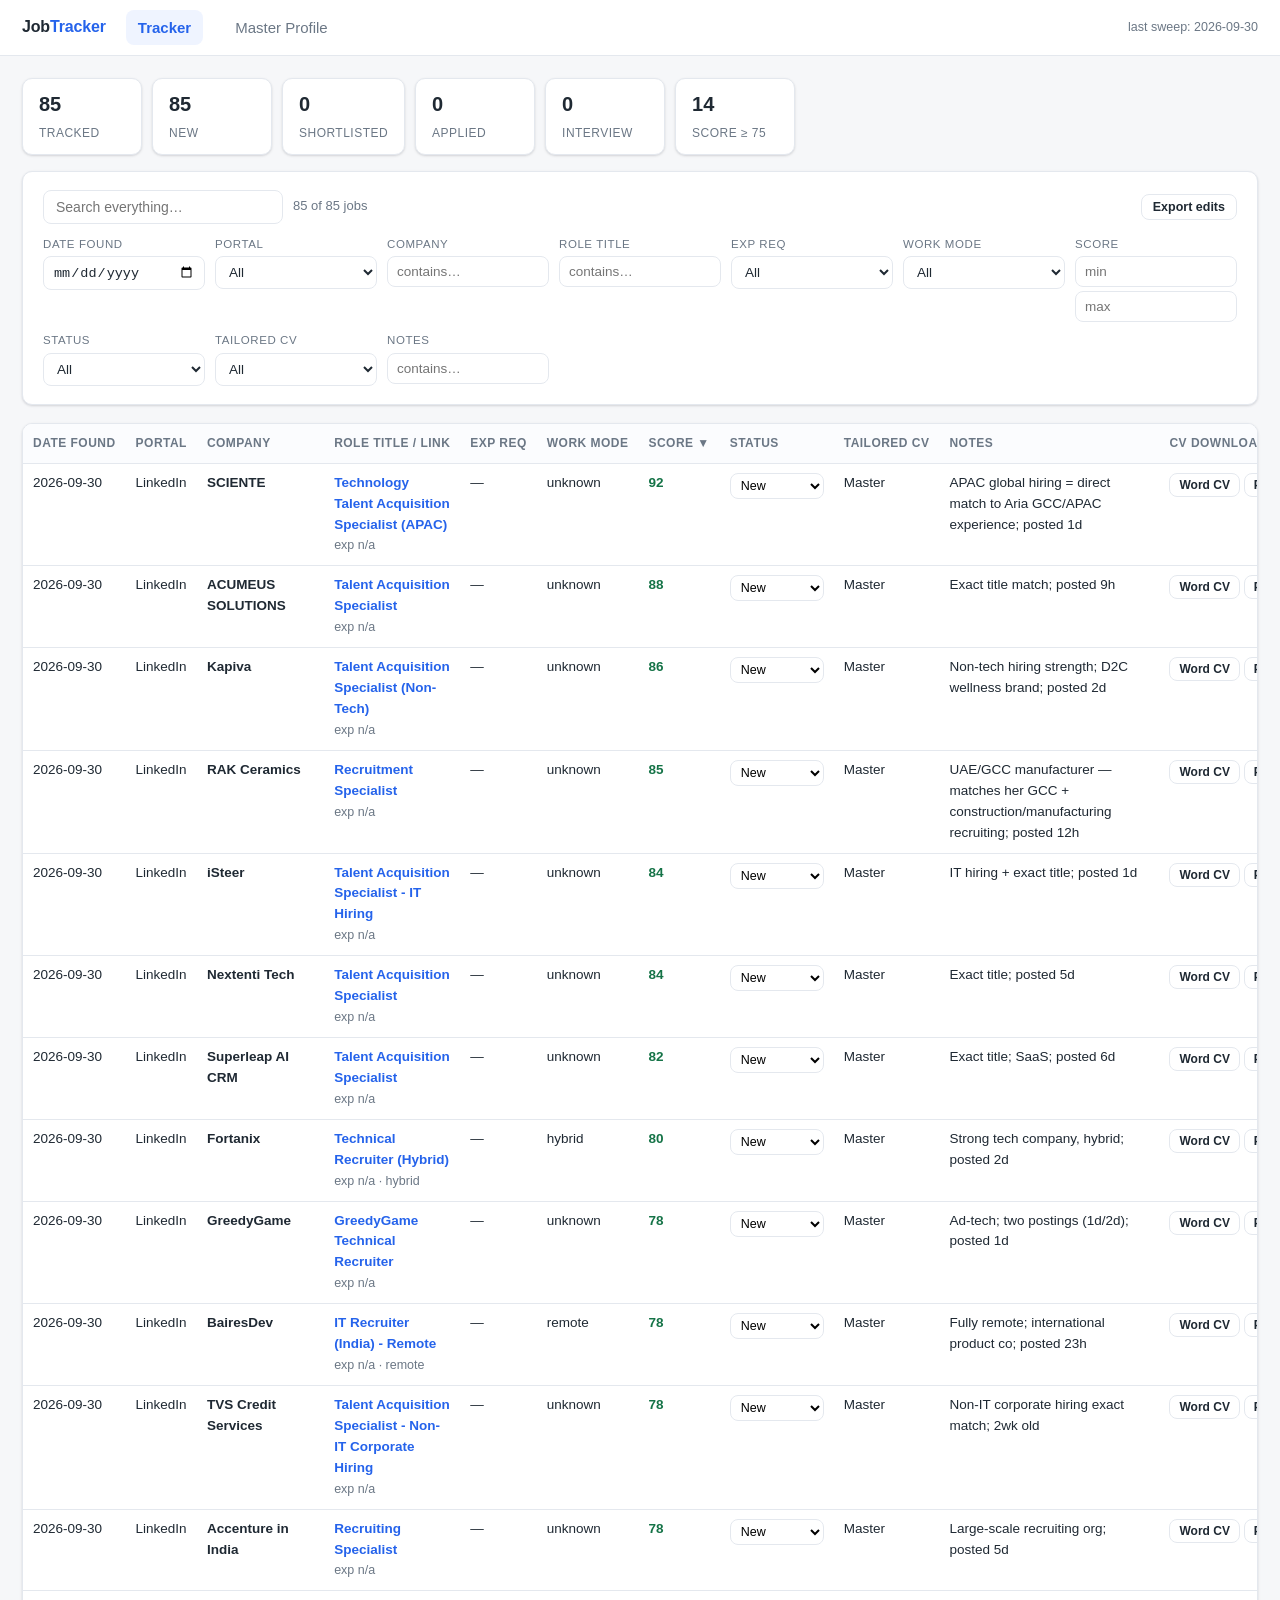
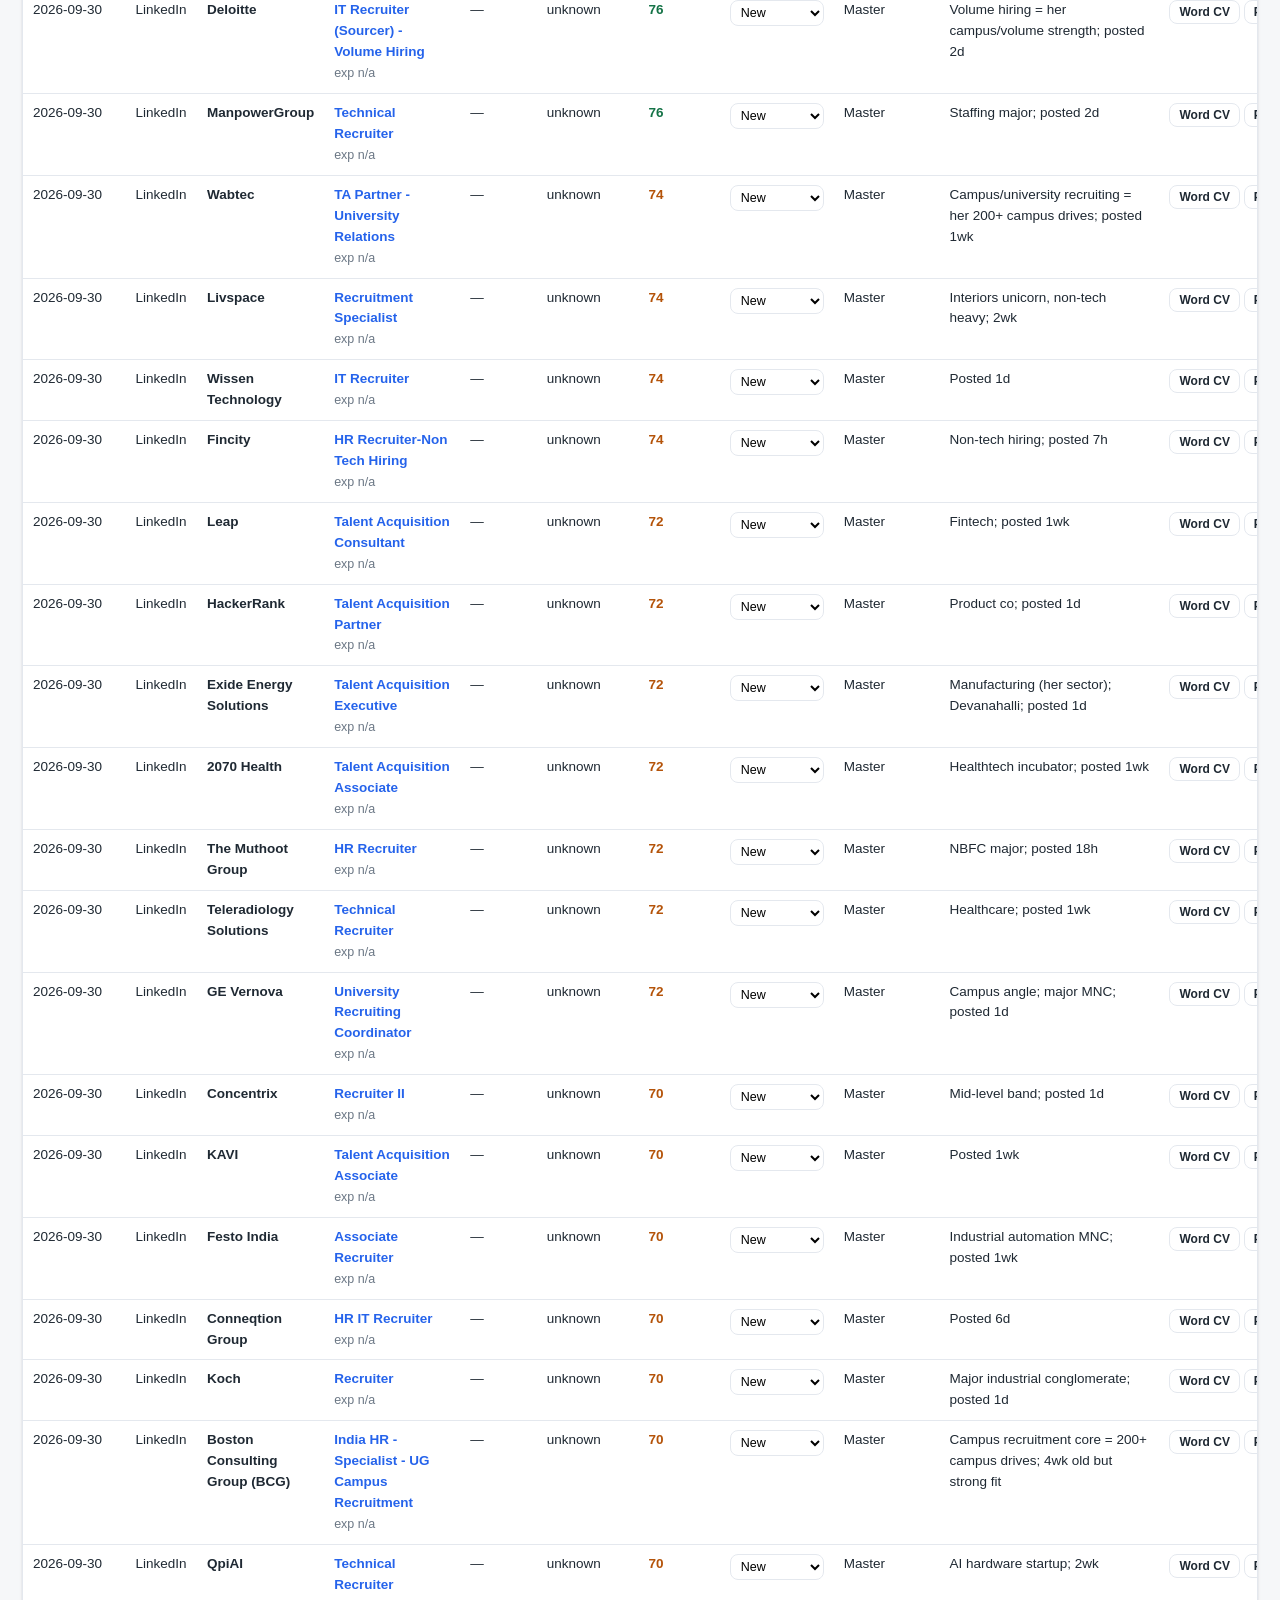
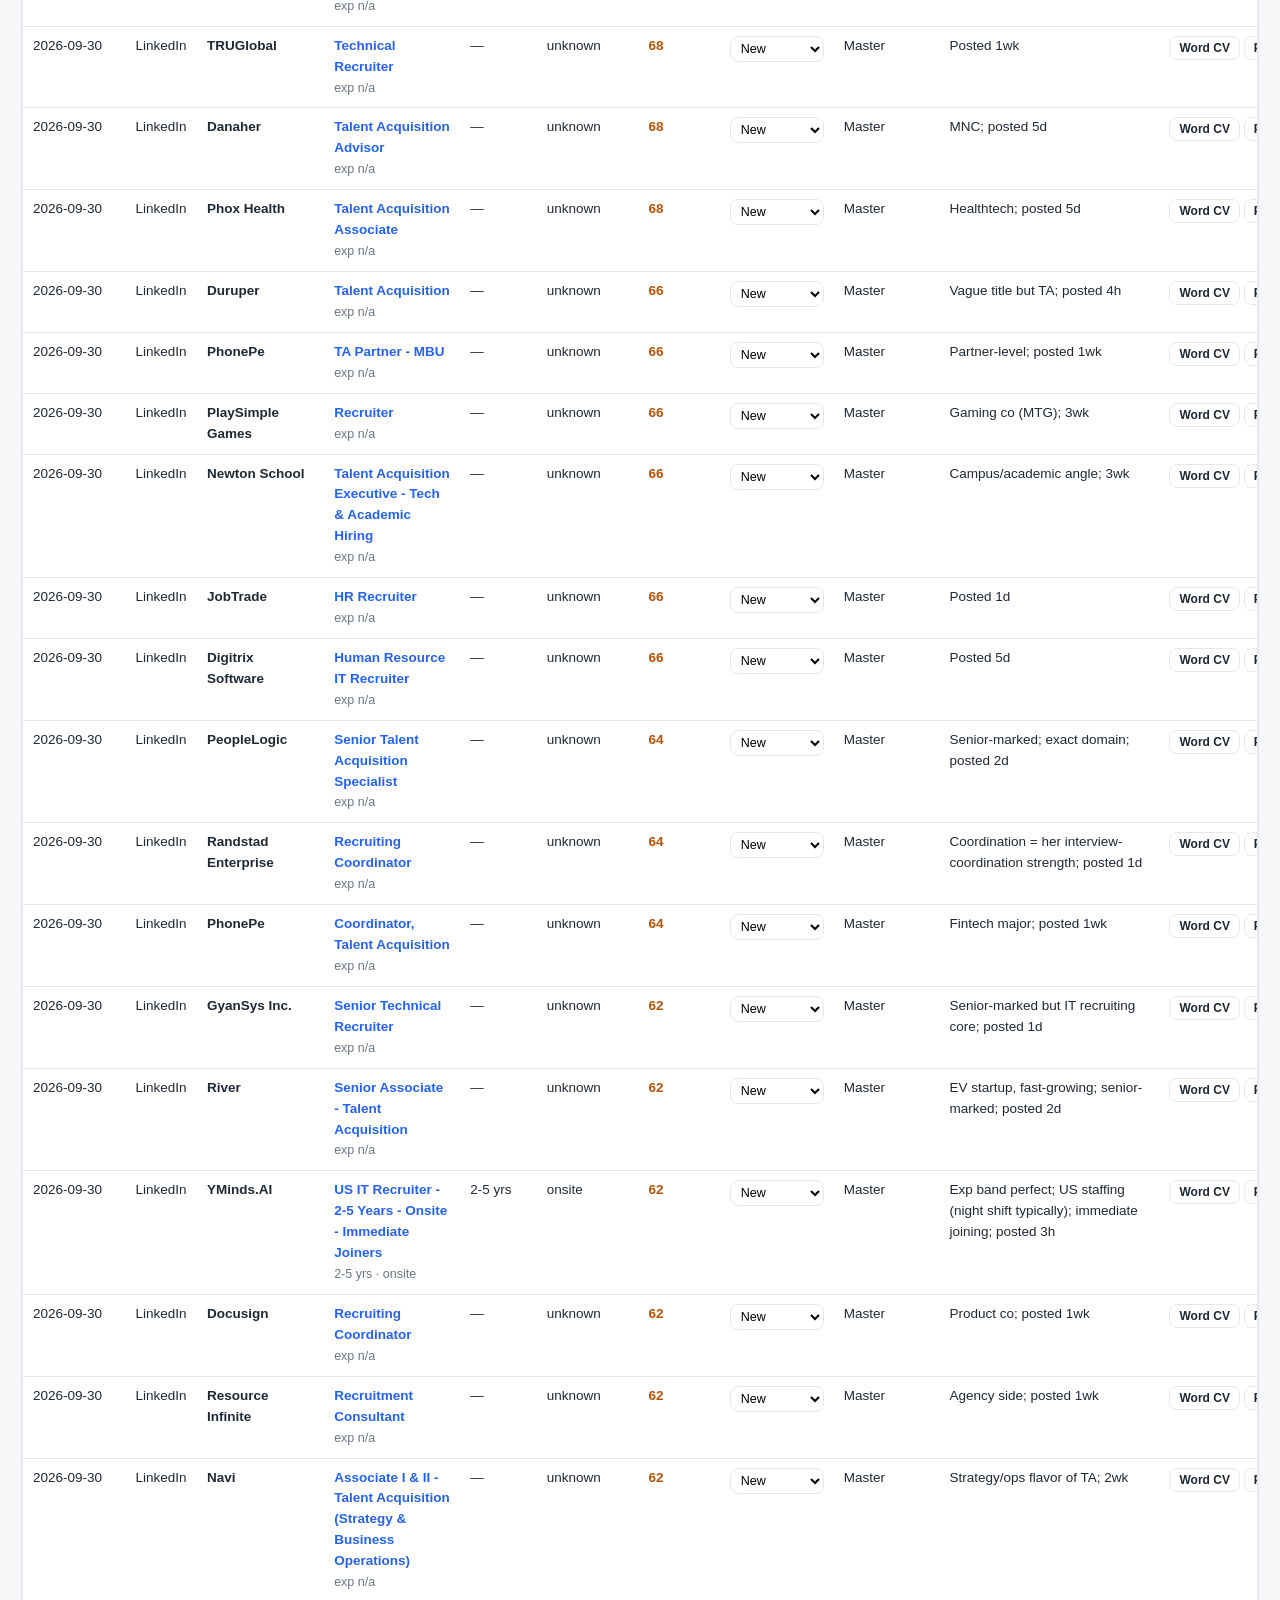
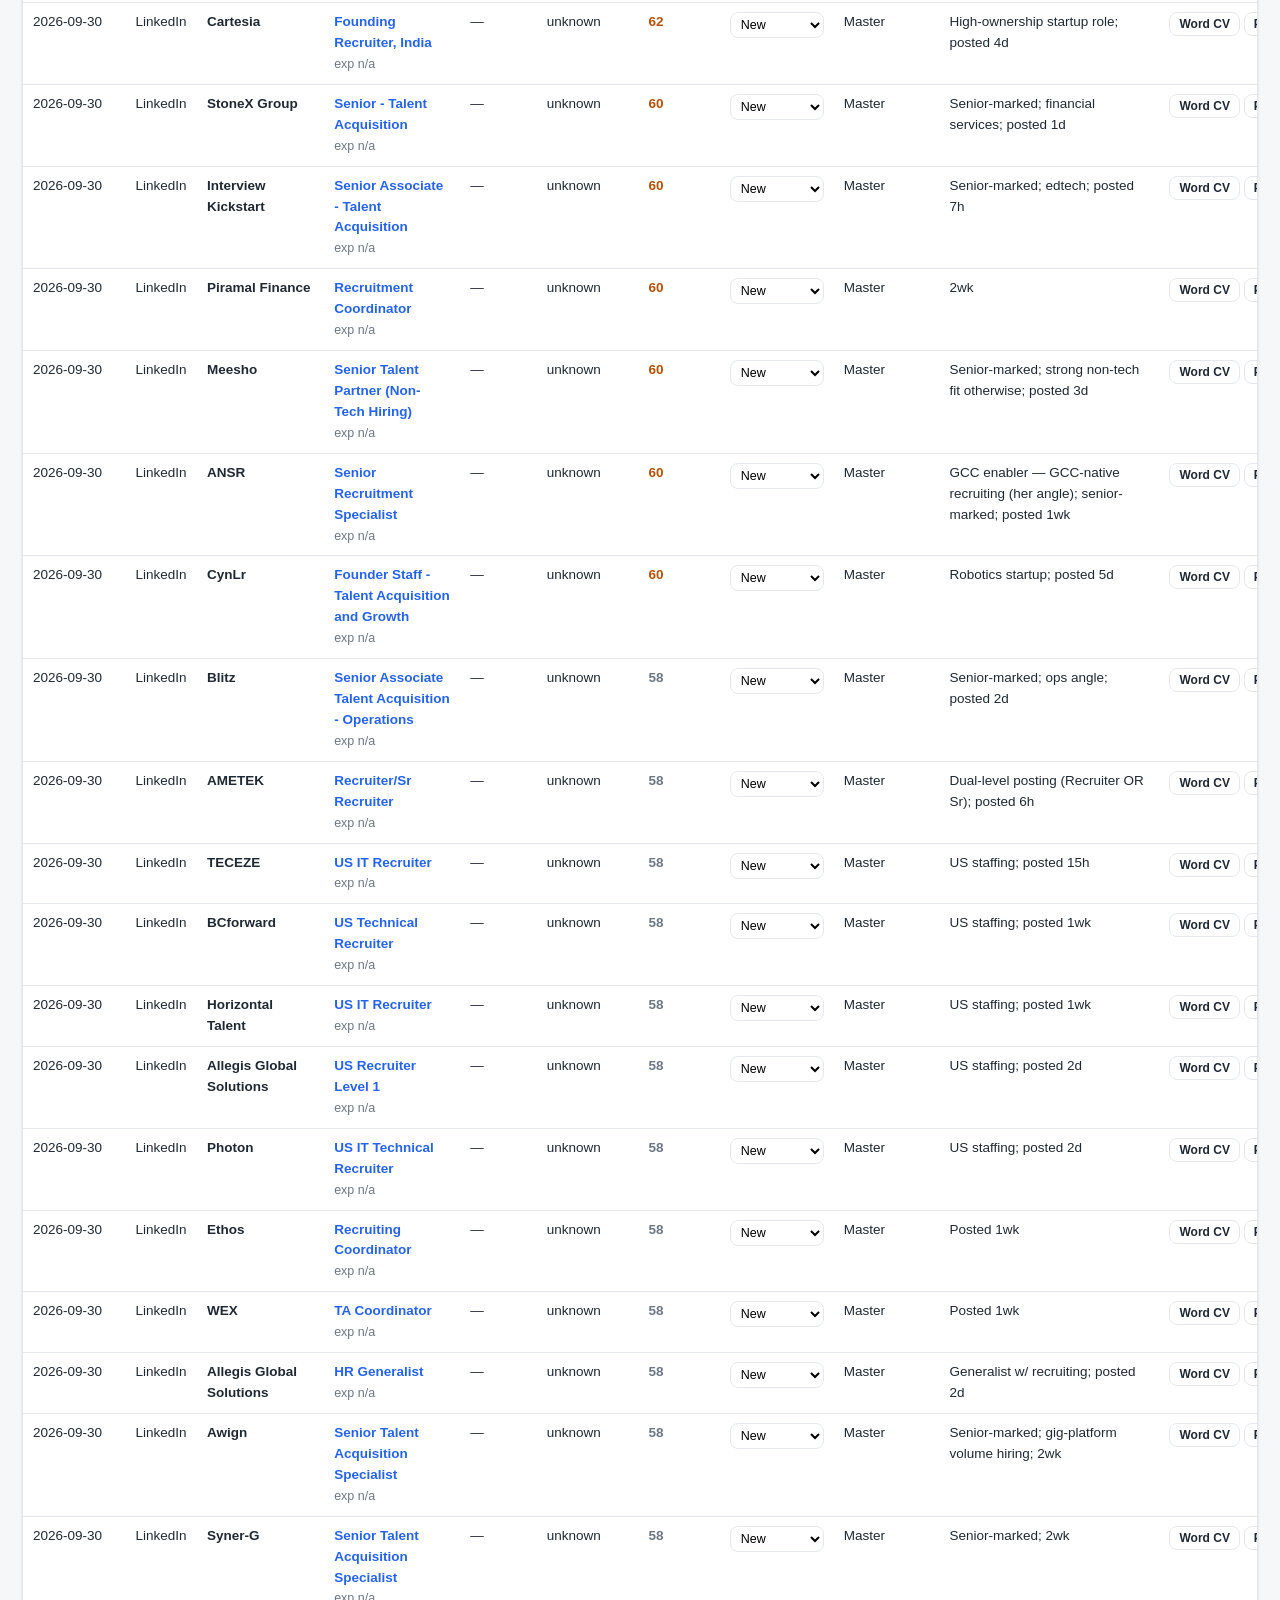
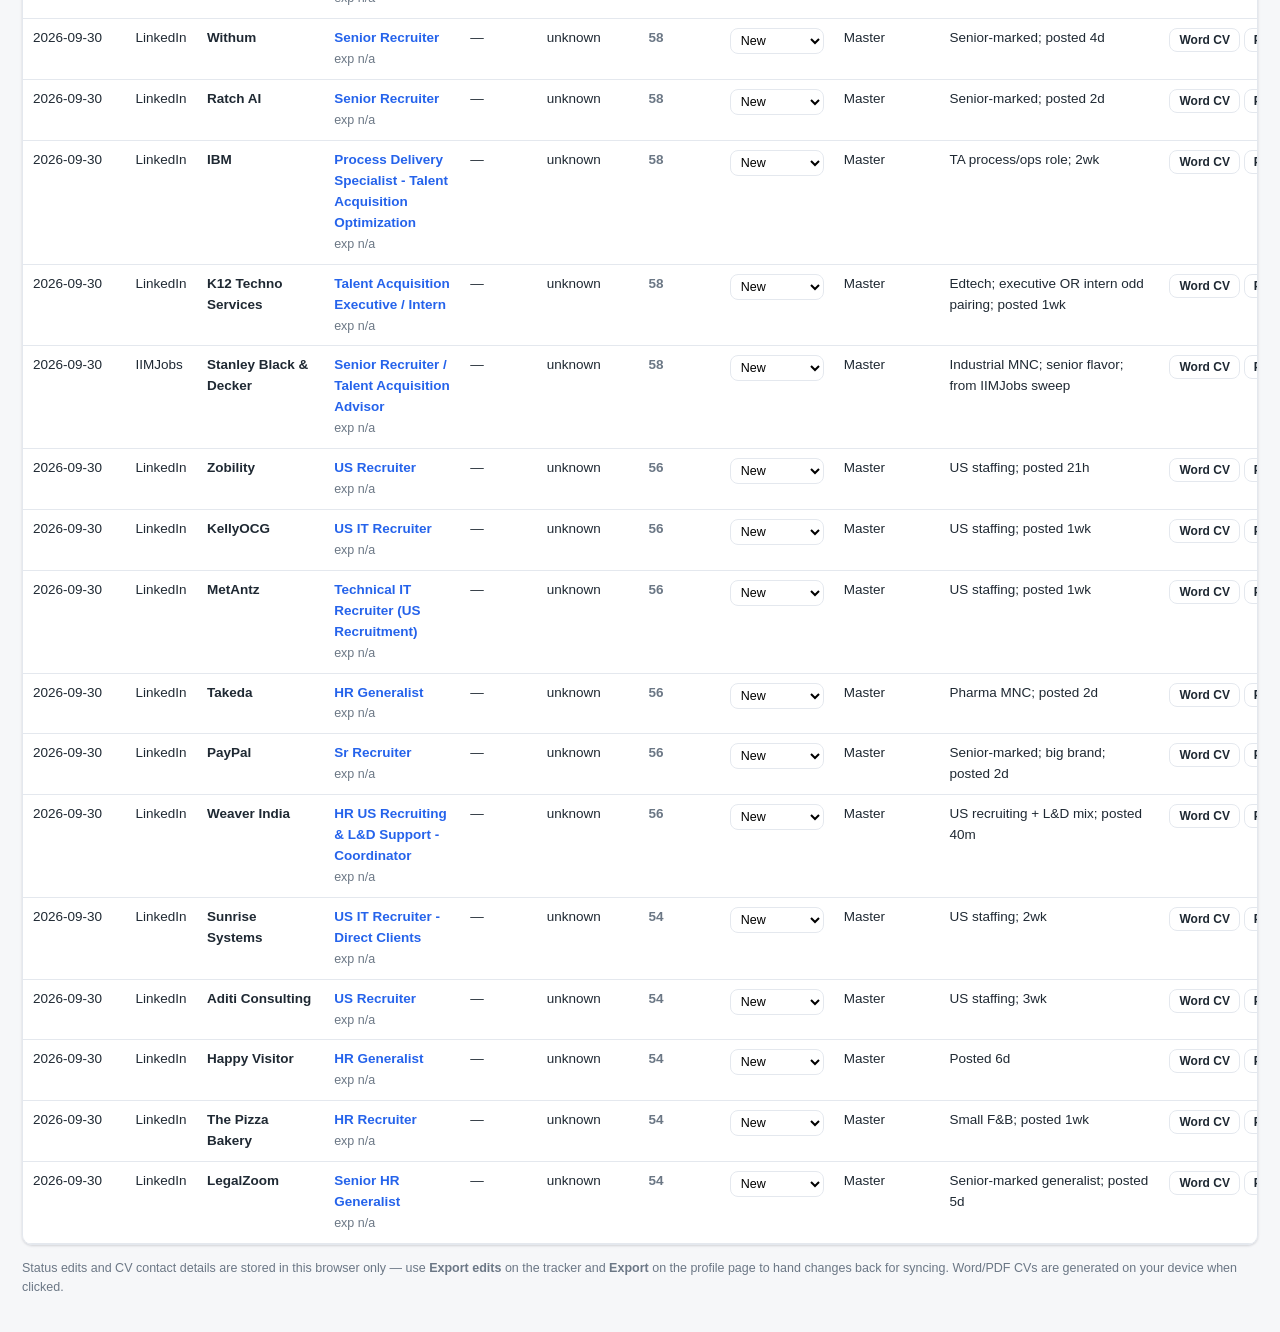
==== index.html @ d5259fae "Job tracker site: filtered tracker, master profile editor, on-device CV generation" ====
<!DOCTYPE html>
<html lang="en">
<head>
  <meta charset="UTF-8">
  <meta name="viewport" content="width=device-width, initial-scale=1">
  <title>Job Search Tracker</title>
  <link rel="stylesheet" href="assets/style.css">
</head>
<body>
  <nav class="nav">
    <div class="brand">Job<span>Tracker</span></div>
    <a class="tab active" href="index.html">Tracker</a>
    <a class="tab" href="profile.html">Master Profile</a>
    <div class="spacer"></div>
    <div class="meta" id="generated"></div>
  </nav>

  <div class="wrap">
    <div class="stats" id="stats"></div>

    <div class="card">
      <div class="toolbar">
        <input id="globalSearch" placeholder="Search everything…" style="padding:8px 12px;border:1px solid var(--line);border-radius:8px;min-width:240px;font-size:14px">
        <span class="count" id="count"></span>
        <span class="spacer"></span>
        <span class="chip" id="chip"><b>0</b> local edits · unsynced</span>
        <button class="btn" id="exportEdits">Export edits</button>
      </div>
      <div class="filters" id="filters"></div>
    </div>

    <div class="tablewrap">
      <table>
        <thead>
          <tr>
            <th data-k="date_found">Date Found</th>
            <th data-k="portal">Portal</th>
            <th data-k="company">Company</th>
            <th data-k="title">Role Title / Link</th>
            <th data-k="exp_req">Exp Req</th>
            <th data-k="work_mode">Work Mode</th>
            <th data-k="score">Score ▼</th>
            <th data-k="status">Status</th>
            <th data-k="tailored_cv">Tailored CV</th>
            <th data-k="notes">Notes</th>
            <th>CV Downloads</th>
          </tr>
        </thead>
        <tbody id="tbody"></tbody>
      </table>
    </div>

    <p style="color:var(--muted);font-size:12.5px;margin-top:14px">
      Status edits and CV contact details are stored in this browser only — use <b>Export edits</b> on the tracker and <b>Export</b> on the
      profile page to hand changes back for syncing. Word/PDF CVs are generated on your device when clicked.
    </p>
  </div>

  <script src="assets/cv.js"></script>
  <script src="assets/app.js"></script>
</body>
</html>
---- assets/style.css ----
:root {
  --bg: #f6f7f9;
  --card: #ffffff;
  --ink: #1f2933;
  --muted: #6b7785;
  --line: #e4e8ee;
  --accent: #2563eb;
  --accent-soft: #eff4ff;
  --good: #157347;
  --good-soft: #e8f5ee;
  --warn: #b45309;
  --warn-soft: #fdf3e3;
  --bad: #b3261e;
  --bad-soft: #fdecea;
  --radius: 10px;
  --shadow: 0 1px 2px rgba(16, 24, 40, 0.06), 0 1px 3px rgba(16, 24, 40, 0.1);
}
* { box-sizing: border-box; }
html, body { margin: 0; padding: 0; }
body {
  font: 15px/1.55 -apple-system, BlinkMacSystemFont, "Segoe UI", Roboto, Helvetica, Arial, sans-serif;
  background: var(--bg); color: var(--ink);
}
a { color: var(--accent); text-decoration: none; }
a:hover { text-decoration: underline; }

/* ---------- nav ---------- */
.nav {
  position: sticky; top: 0; z-index: 20;
  display: flex; align-items: center; gap: 20px;
  background: #fff; border-bottom: 1px solid var(--line);
  padding: 10px 22px;
}
.nav .brand { font-weight: 700; letter-spacing: -0.01em; font-size: 16px; color: var(--ink); }
.nav .brand span { color: var(--accent); }
.nav a.tab { padding: 6px 12px; border-radius: 8px; color: var(--muted); font-weight: 500; }
.nav a.tab:hover { background: var(--accent-soft); text-decoration: none; color: var(--accent); }
.nav a.tab.active { background: var(--accent-soft); color: var(--accent); font-weight: 600; }
.nav .spacer { flex: 1; }
.nav .meta { color: var(--muted); font-size: 12.5px; }

.wrap { max-width: 1280px; margin: 0 auto; padding: 22px; }

/* ---------- cards / panels ---------- */
.card {
  background: var(--card); border: 1px solid var(--line); border-radius: var(--radius);
  box-shadow: var(--shadow); padding: 18px 20px; margin-bottom: 18px;
}
.card h2 { margin: 0 0 4px; font-size: 17px; }
.card .sub { color: var(--muted); font-size: 13px; margin: 0 0 14px; }

/* ---------- stat chips ---------- */
.stats { display: flex; flex-wrap: wrap; gap: 10px; margin-bottom: 16px; }
.stat {
  background: var(--card); border: 1px solid var(--line); border-radius: var(--radius);
  padding: 10px 16px; min-width: 120px; box-shadow: var(--shadow);
}
.stat b { display: block; font-size: 20px; }
.stat span { color: var(--muted); font-size: 12px; text-transform: uppercase; letter-spacing: 0.04em; }

/* ---------- filter bar ---------- */
.filters { display: grid; grid-template-columns: repeat(auto-fill, minmax(160px, 1fr)); gap: 10px; }
.filters label { display: block; font-size: 11.5px; color: var(--muted); text-transform: uppercase; letter-spacing: 0.05em; margin-bottom: 3px; }
.filters input, .filters select {
  width: 100%; padding: 7px 9px; border: 1px solid var(--line); border-radius: 8px;
  font-size: 13.5px; background: #fff; color: var(--ink);
}
.filters input:focus, .filters select:focus { outline: 2px solid var(--accent-soft); border-color: var(--accent); }

/* ---------- table ---------- */
.tablewrap { overflow-x: auto; border: 1px solid var(--line); border-radius: var(--radius); background: #fff; box-shadow: var(--shadow); }
table { border-collapse: collapse; width: 100%; min-width: 1180px; font-size: 13.5px; }
thead th {
  position: sticky; top: 0; background: #fbfcfe; border-bottom: 1px solid var(--line);
  padding: 10px 10px; text-align: left; font-size: 12px; text-transform: uppercase;
  letter-spacing: 0.04em; color: var(--muted); white-space: nowrap; cursor: pointer; user-select: none;
}
thead th .arrow { color: var(--accent); }
tbody td { border-bottom: 1px solid var(--line); padding: 9px 10px; vertical-align: top; }
tbody tr:hover { background: #fafbfe; }
tbody tr.row-edited td:first-child { box-shadow: inset 3px 0 0 var(--accent); }
.score { font-weight: 700; }
.score-high { color: var(--good); }
.score-mid { color: var(--warn); }
.score-low { color: var(--muted); }
.badge {
  display: inline-block; padding: 2px 9px; border-radius: 999px; font-size: 12px; font-weight: 600;
}
.badge.new { background: var(--accent-soft); color: var(--accent); }
.badge.shortlisted { background: var(--warn-soft); color: var(--warn); }
.badge.applied { background: #eef2ff; color: #4338ca; }
.badge.interview { background: var(--good-soft); color: var(--good); }
.badge.offer { background: var(--good); color: #fff; }
.badge.rejected { background: var(--bad-soft); color: var(--bad); }
.badge.onhold, .badge.closed { background: #eef0f3; color: var(--muted); }
.fresh { color: var(--good); font-weight: 600; font-size: 12px; margin-left: 4px; }
select.cellstat {
  padding: 4px 6px; border-radius: 8px; border: 1px solid var(--line); font-size: 12.5px; background: #fff;
}
.actions { white-space: nowrap; }
.btn {
  display: inline-block; padding: 5px 11px; border-radius: 8px; border: 1px solid var(--line);
  background: #fff; color: var(--ink); font-size: 12.5px; font-weight: 600; cursor: pointer;
}
.btn:hover { border-color: var(--accent); color: var(--accent); }
.btn.primary { background: var(--accent); border-color: var(--accent); color: #fff; }
.btn.primary:hover { background: #1d4fd8; color: #fff; }
.btn.small { padding: 4px 9px; font-size: 12px; }
.note-cell { max-width: 340px; min-width: 220px; }
.title-cell b { display: block; }
.title-cell span { color: var(--muted); font-size: 12.5px; }

/* ---------- toolbar ---------- */
.toolbar { display: flex; align-items: center; gap: 10px; flex-wrap: wrap; margin: 0 0 12px; }
.toolbar .count { color: var(--muted); font-size: 13px; }
.toolbar .spacer { flex: 1; }
.chip {
  display: none; align-items: center; gap: 6px; background: var(--warn-soft); color: var(--warn);
  padding: 4px 10px; border-radius: 999px; font-size: 12px; font-weight: 600;
}

/* ---------- forms (profile) ---------- */
.grid2 { display: grid; grid-template-columns: 1fr 1fr; gap: 14px; }
@media (max-width: 760px) { .grid2 { grid-template-columns: 1fr; } }
.field label { display: block; font-size: 12.5px; font-weight: 600; margin-bottom: 4px; }
.field label .req { color: var(--bad); }
.field input, .field textarea {
  width: 100%; padding: 8px 10px; border: 1px solid var(--line); border-radius: 8px; font-size: 14px;
  font-family: inherit; background: #fff;
}
.field textarea { resize: vertical; }
.field input:focus, .field textarea:focus { outline: 2px solid var(--accent-soft); border-color: var(--accent); }
.field .hint { color: var(--muted); font-size: 12px; margin-top: 3px; }
.missing { border-color: var(--bad) !important; background: #fff8f7 !important; }

/* checklist */
.checks { list-style: none; margin: 0; padding: 0; }
.checks li { display: flex; gap: 9px; align-items: baseline; padding: 6px 0; border-bottom: 1px dashed var(--line); font-size: 14px; }
.checks li:last-child { border-bottom: none; }
.checks .ok { color: var(--good); font-weight: 700; }
.checks .no { color: var(--bad); font-weight: 700; }
.progressbar { height: 8px; border-radius: 999px; background: var(--line); overflow: hidden; margin: 8px 0 4px; }
.progressbar i { display: block; height: 100%; background: var(--good); }

/* ---------- toast ---------- */
#toast {
  position: fixed; bottom: 22px; left: 50%; transform: translateX(-50%) translateY(20px);
  background: #1f2933; color: #fff; padding: 10px 18px; border-radius: 999px; font-size: 13.5px;
  opacity: 0; pointer-events: none; transition: all 0.25s ease; z-index: 50;
}
#toast.show { opacity: 1; transform: translateX(-50%) translateY(0); }

/* ---------- CV print view ---------- */
body.cvpage { background: #fff; }
.cvdoc { max-width: 760px; margin: 30px auto; padding: 0 24px 60px; font-size: 13.5px; color: #111; }
.cvdoc .cvname { font-size: 26px; font-weight: 800; text-align: center; margin: 0; letter-spacing: 0.02em; }
.cvdoc .cvheadline { text-align: center; color: #374151; margin: 4px 0 2px; font-size: 14px; }
.cvdoc .cvcontact { text-align: center; color: #6b7280; font-size: 12.5px; margin-bottom: 6px; }
.cvdoc .cvwarn {
  background: var(--bad-soft); color: var(--bad); border: 1px solid #f3c1bd; padding: 8px 12px;
  border-radius: 8px; text-align: center; font-size: 13px; margin-bottom: 10px;
}
.cvdoc h3 {
  font-size: 13px; color: #1d4ed8; text-transform: uppercase; letter-spacing: 0.06em;
  border-bottom: 2px solid #1d4ed8; padding-bottom: 3px; margin: 18px 0 8px;
}
.cvdoc ul { margin: 4px 0; padding-left: 20px; }
.cvdoc li { margin-bottom: 4px; }
.cvdoc .jobhead { margin-bottom: 2px; }
.cvdoc .jobhead b { font-size: 14.5px; }
.cvdoc .jobhead .co { font-weight: 600; }
.cvdoc .jobhead .dt { float: right; color: #6b7280; font-size: 12.5px; }
.cvdoc .skillrow b { display: inline-block; min-width: 150px; }
@media print {
  body.cvpage { font-size: 12px; }
  .cvdoc { margin: 0; max-width: 100%; padding: 0; }
  .noprint { display: none !important; }
  .cvdoc .cvwarn { display: none; }
  .cvdoc h3 { page-break-after: avoid; }
  .cvdoc .jobblock { page-break-inside: avoid; }
}
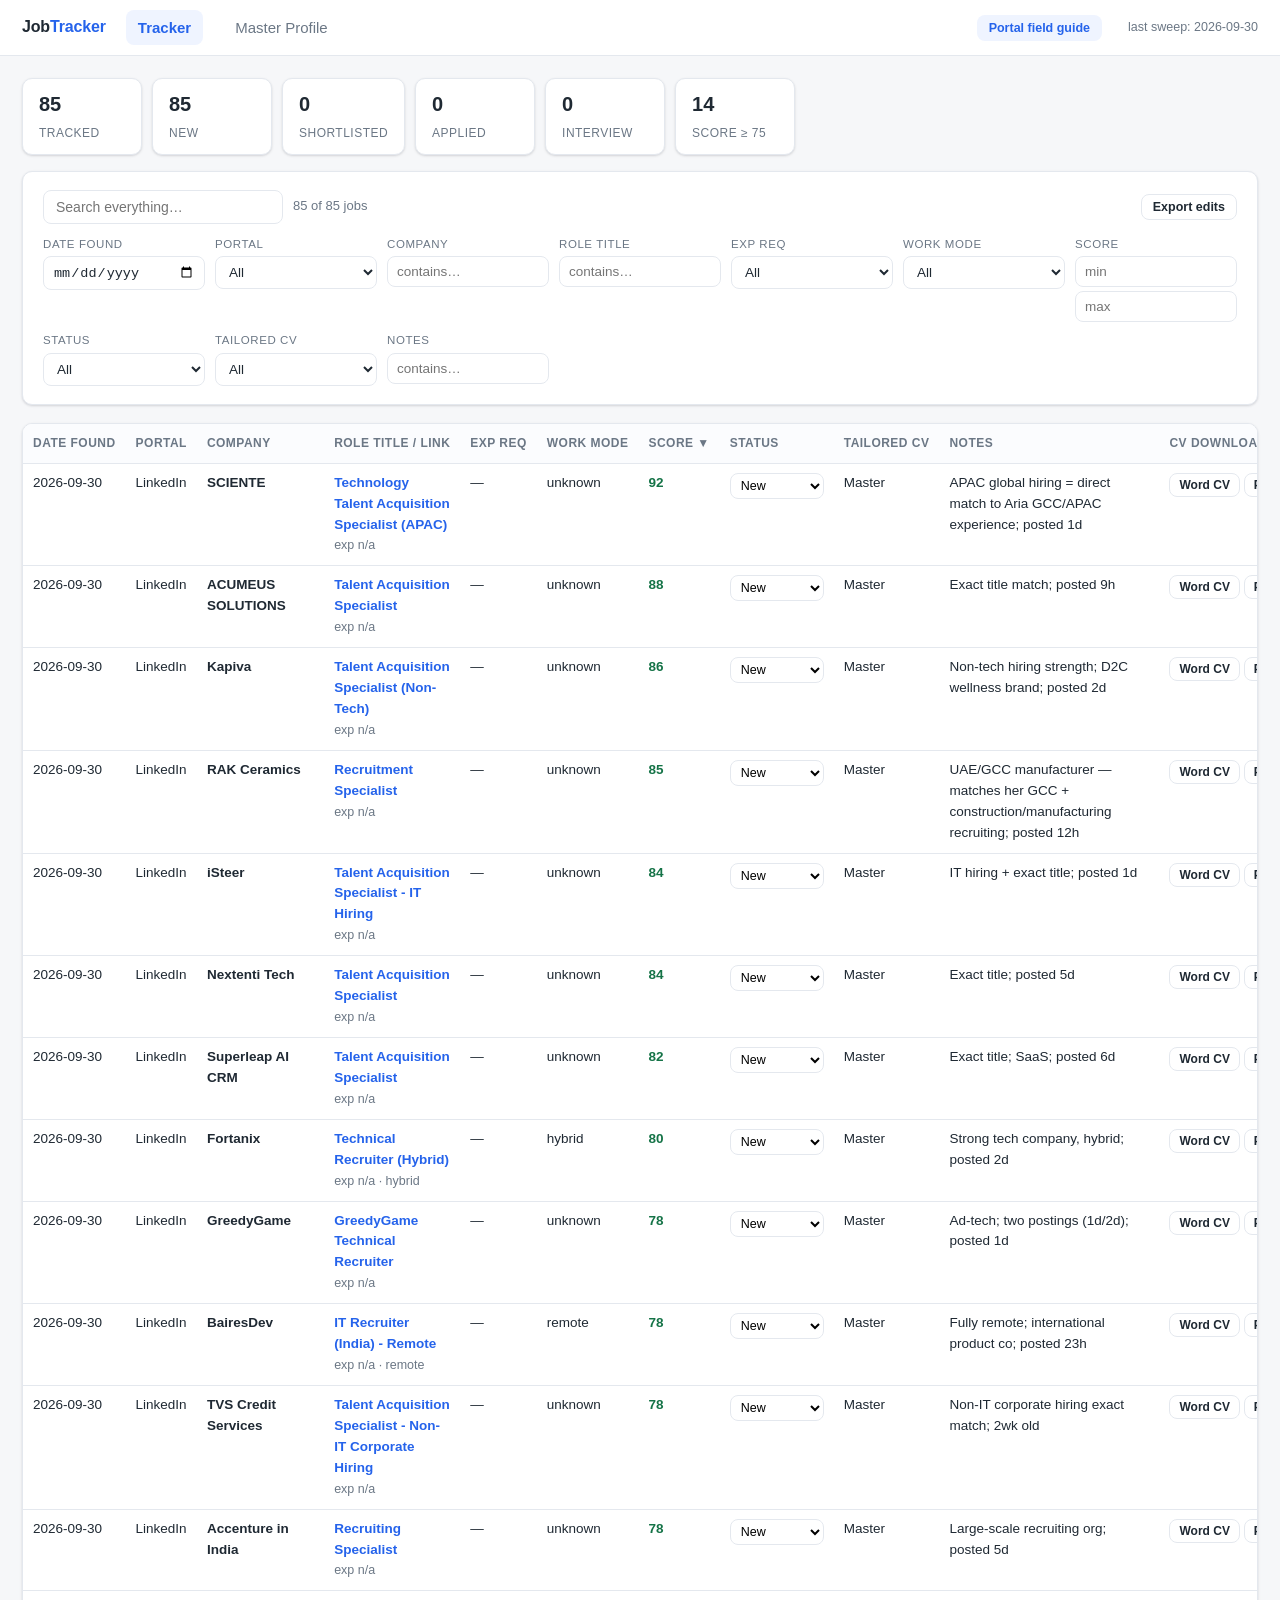
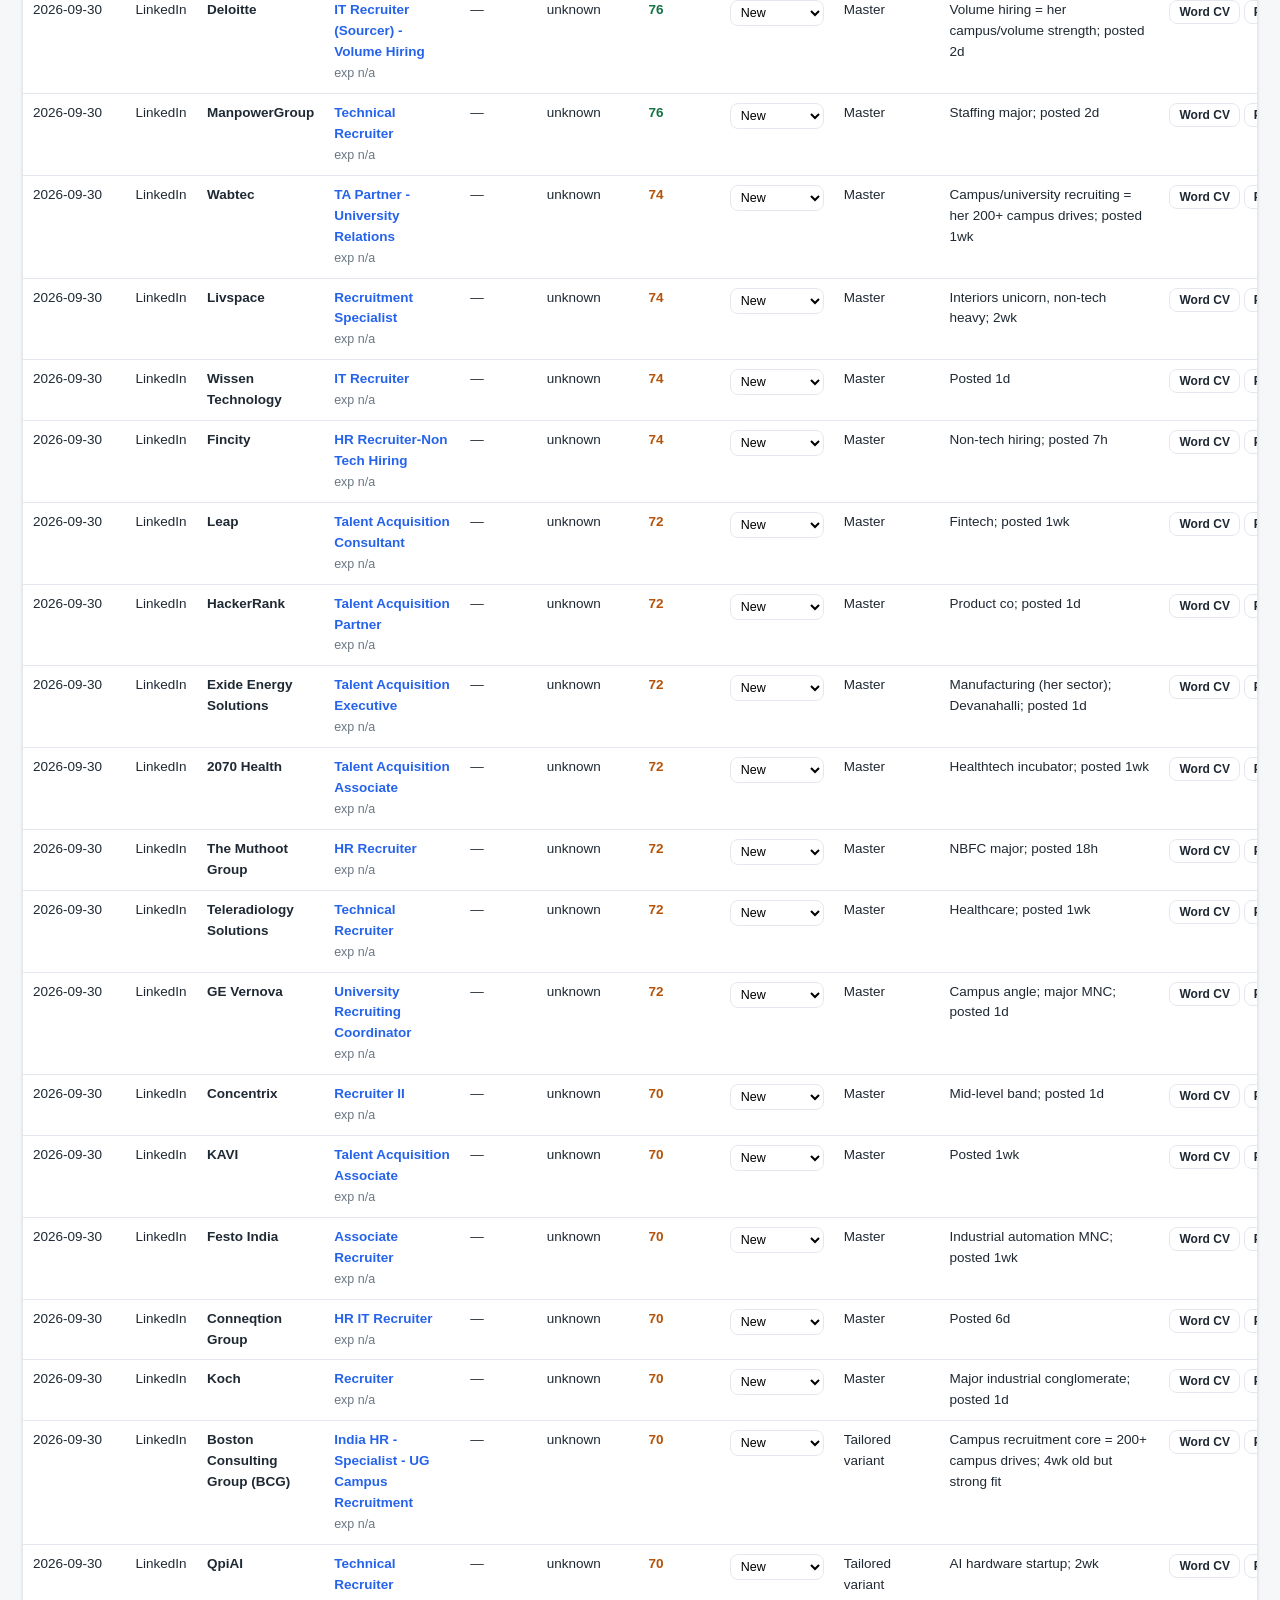
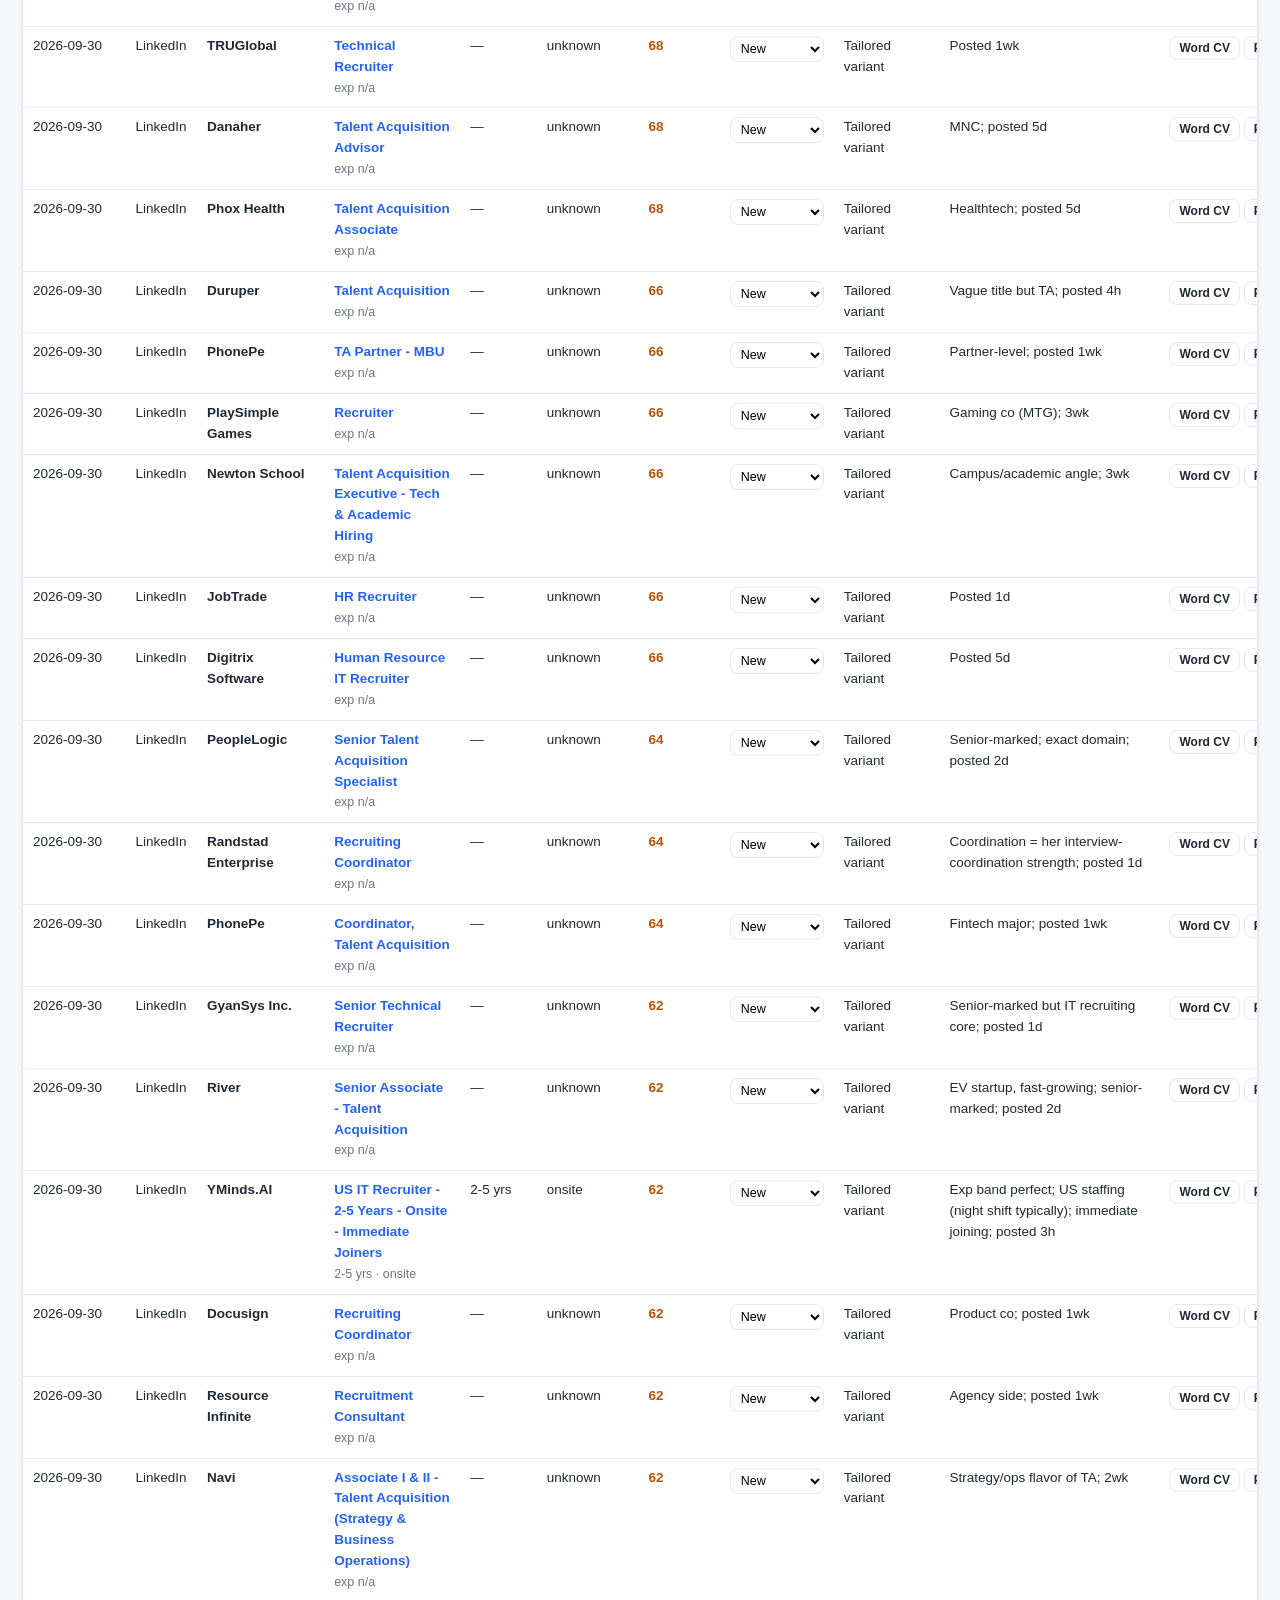
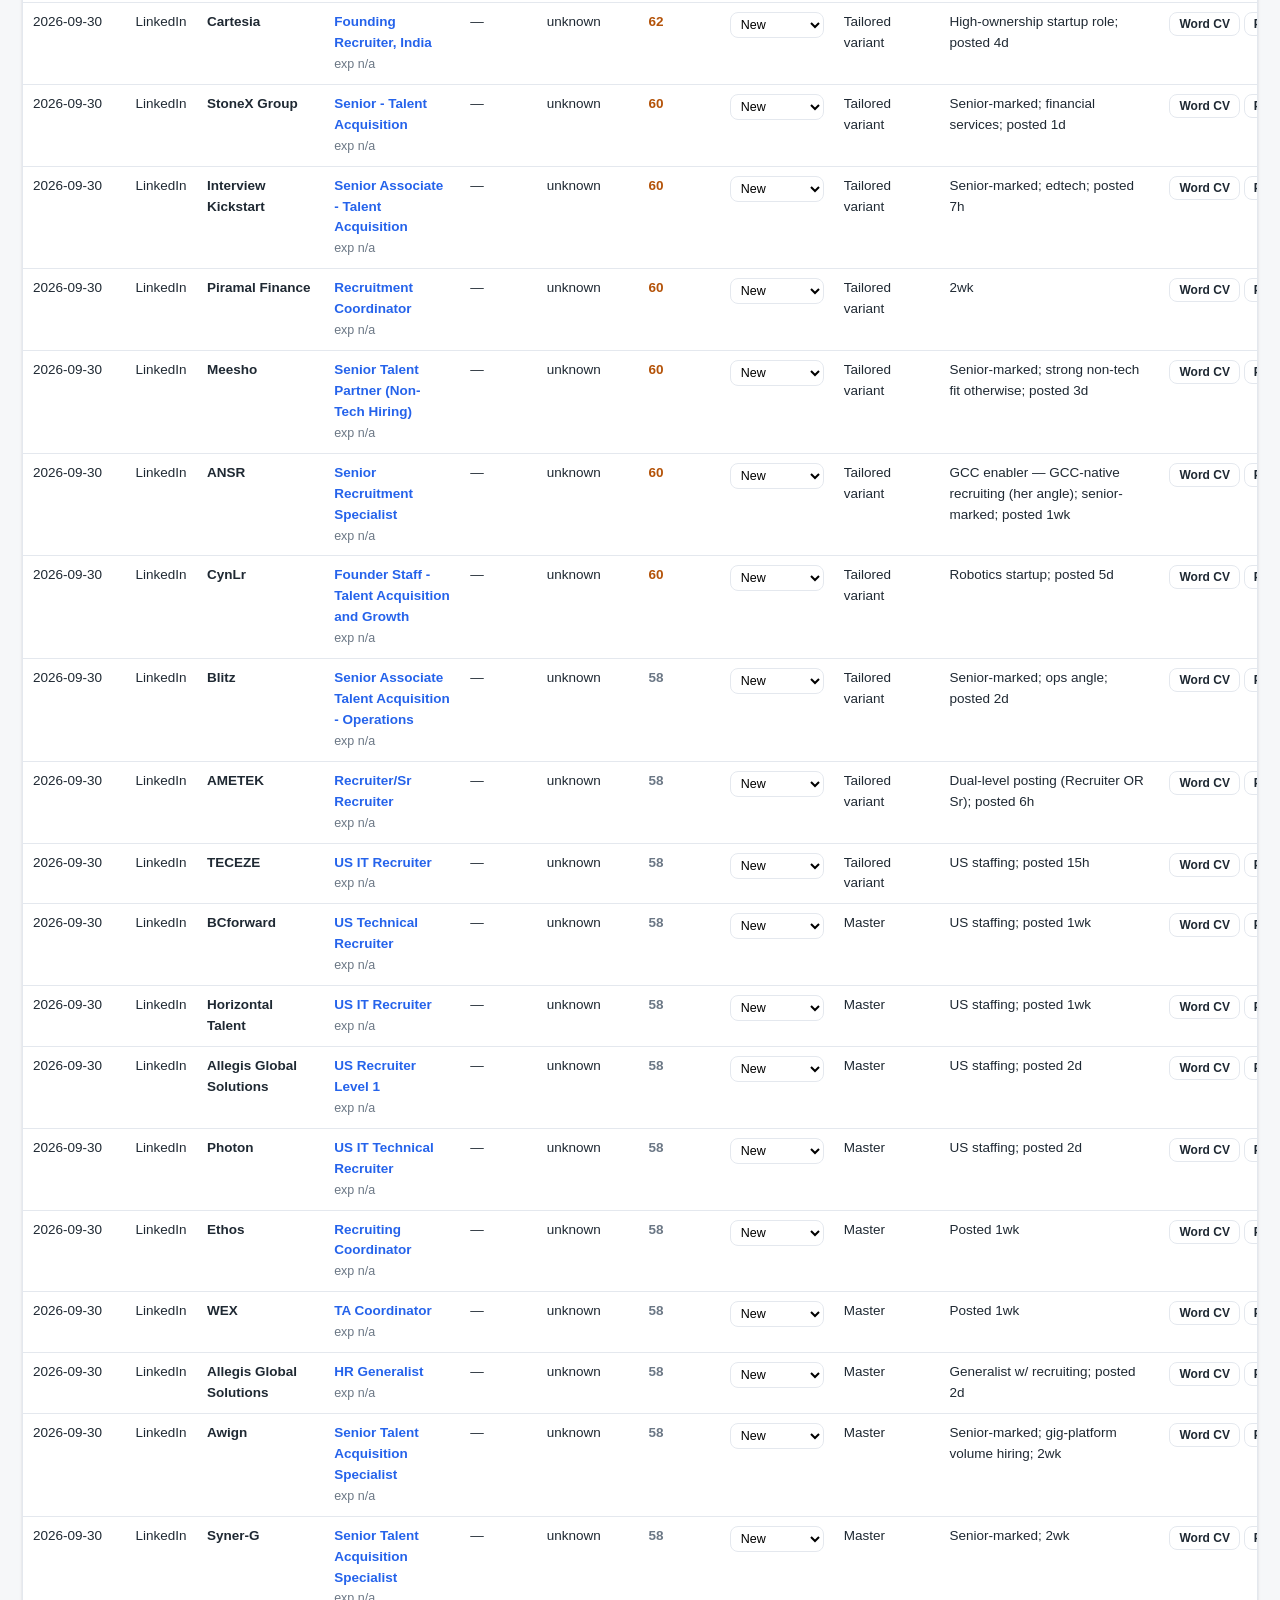
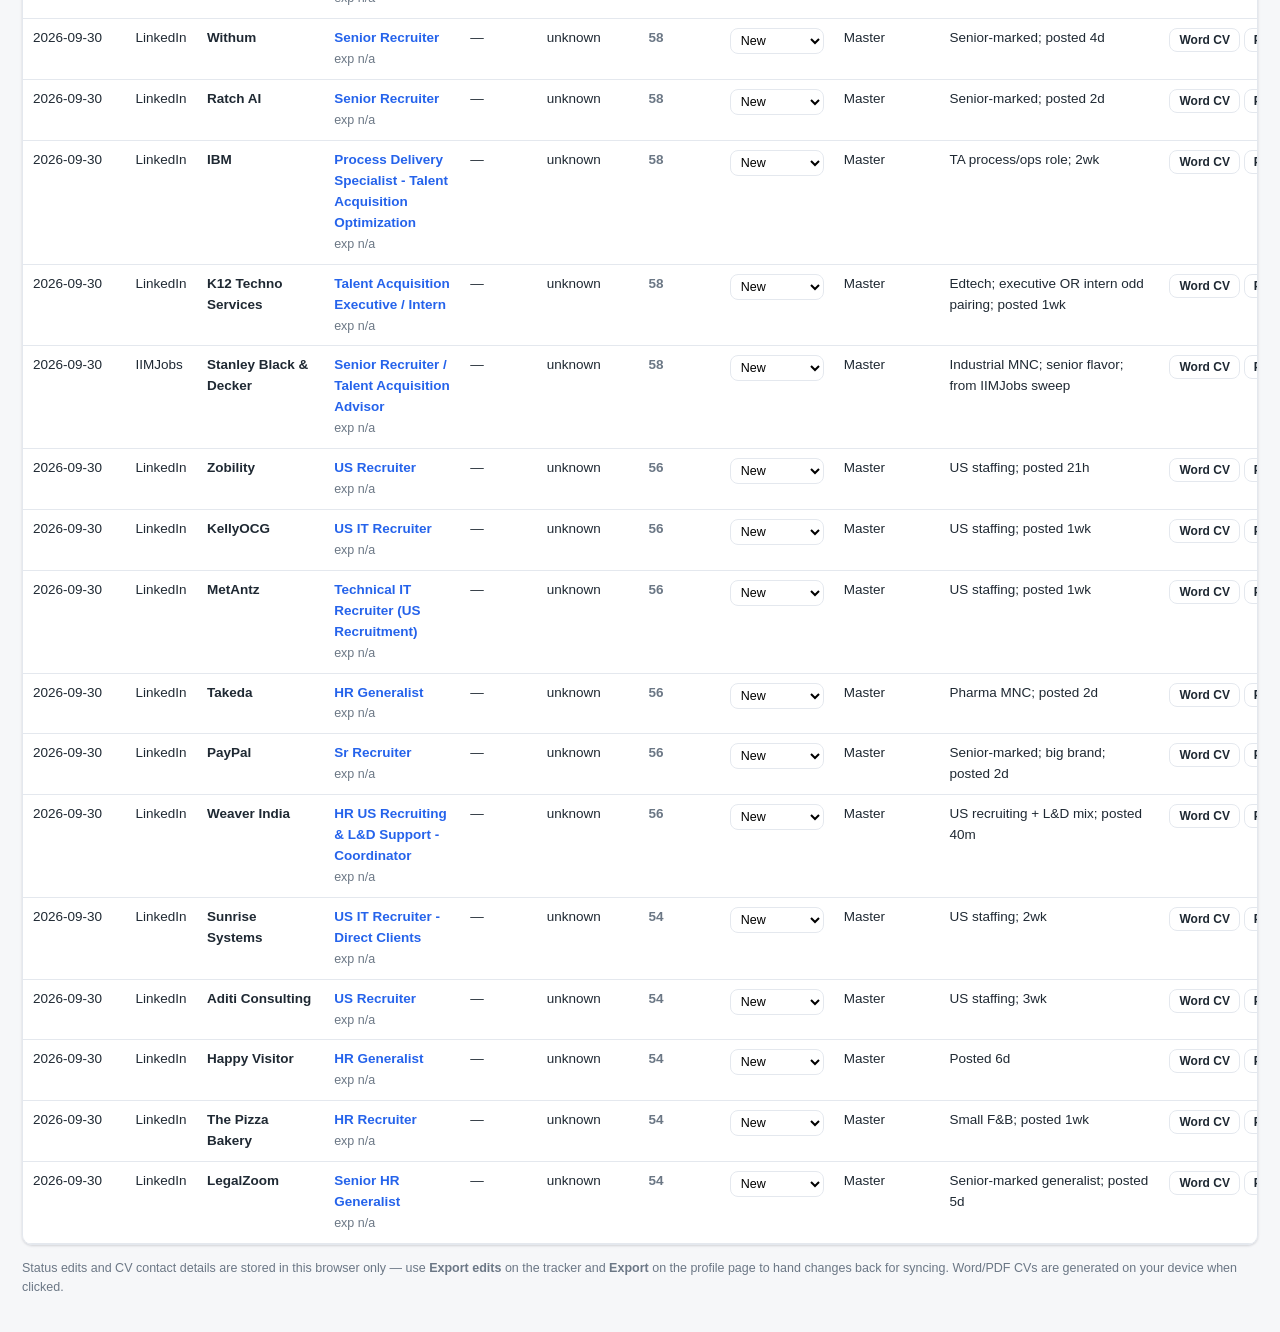
==== commit 4000b629: "Application field-guide pop-up (per-portal form fields + profile-prefilled values); CV generator hon" ====
--- a/index.html
+++ b/index.html
@@ -12,6 +12,7 @@
     <a class="tab active" href="index.html">Tracker</a>
     <a class="tab" href="profile.html">Master Profile</a>
     <div class="spacer"></div>
+    <button class="btn guide" id="portalGuide" style="margin-right:6px">Portal field guide</button>
     <div class="meta" id="generated"></div>
   </nav>
 
@@ -56,6 +57,13 @@
     </p>
   </div>
 
+  <div class="modal-backdrop" id="modalBackdrop">
+    <div class="modal">
+      <header><h3 id="modalTitle"></h3><button class="x" id="modalClose" aria-label="Close">✕</button></header>
+      <div class="body" id="modalBody"></div>
+    </div>
+  </div>
+
   <script src="assets/cv.js"></script>
   <script src="assets/app.js"></script>
 </body>
--- a/assets/style.css
+++ b/assets/style.css
@@ -150,6 +150,52 @@
 }
 #toast.show { opacity: 1; transform: translateX(-50%) translateY(0); }
 
+/* ---------- modal ---------- */
+.modal-backdrop {
+  display: none; position: fixed; inset: 0; background: rgba(15, 23, 42, 0.45);
+  z-index: 40; padding: 30px 16px; overflow-y: auto;
+}
+.modal-backdrop.open { display: block; }
+.modal {
+  background: #fff; border-radius: 14px; max-width: 780px; margin: 0 auto;
+  box-shadow: 0 20px 50px rgba(16, 24, 40, 0.25); overflow: hidden;
+}
+.modal header {
+  padding: 16px 22px; border-bottom: 1px solid var(--line); display: flex; align-items: center; gap: 12px;
+}
+.modal header h3 { margin: 0; font-size: 16.5px; }
+.modal header .x {
+  margin-left: auto; border: none; background: none; font-size: 20px; cursor: pointer;
+  color: var(--muted); line-height: 1; padding: 4px 8px; border-radius: 8px;
+}
+.modal header .x:hover { background: var(--accent-soft); color: var(--accent); }
+.modal .body { padding: 18px 22px 26px; max-height: 72vh; overflow-y: auto; }
+.modal .intro { color: var(--muted); font-size: 13.5px; margin: 0 0 14px; }
+.modal table.fields { border-collapse: collapse; width: 100%; font-size: 13.5px; }
+.modal table.fields th {
+  text-align: left; font-size: 11.5px; text-transform: uppercase; letter-spacing: 0.05em;
+  color: var(--muted); border-bottom: 1px solid var(--line); padding: 7px 10px 5px;
+}
+.modal table.fields td { border-bottom: 1px solid var(--line); padding: 8px 10px; vertical-align: top; }
+.modal table.fields td:first-child { font-weight: 600; white-space: nowrap; }
+.modal .fillval {
+  display: inline-block; padding: 2px 9px; border-radius: 999px; font-size: 12.5px; font-weight: 600;
+  background: var(--good-soft); color: var(--good); word-break: break-all;
+}
+.modal .fillval.missing { background: var(--bad-soft); color: var(--bad); cursor: pointer; }
+.modal .tip { color: var(--muted); font-size: 12.5px; }
+.modal .tips { margin: 16px 0 0; padding: 12px 16px; background: var(--accent-soft); border-radius: 10px; }
+.modal .tips h4 { margin: 0 0 6px; font-size: 13px; color: var(--accent); }
+.modal .tips ul { margin: 0; padding-left: 18px; }
+.modal .tips li { font-size: 13px; margin-bottom: 4px; }
+.modal .portalpick { display: flex; flex-wrap: wrap; gap: 8px; margin-top: 4px; }
+.modal .portalpick button {
+  padding: 8px 14px; border-radius: 999px; border: 1px solid var(--line); background: #fff;
+  font-size: 13.5px; font-weight: 600; cursor: pointer;
+}
+.modal .portalpick button:hover { border-color: var(--accent); color: var(--accent); }
+.btn.guide { background: var(--accent-soft); border-color: transparent; color: var(--accent); }
+
 /* ---------- CV print view ---------- */
 body.cvpage { background: #fff; }
 .cvdoc { max-width: 760px; margin: 30px auto; padding: 0 24px 60px; font-size: 13.5px; color: #111; }
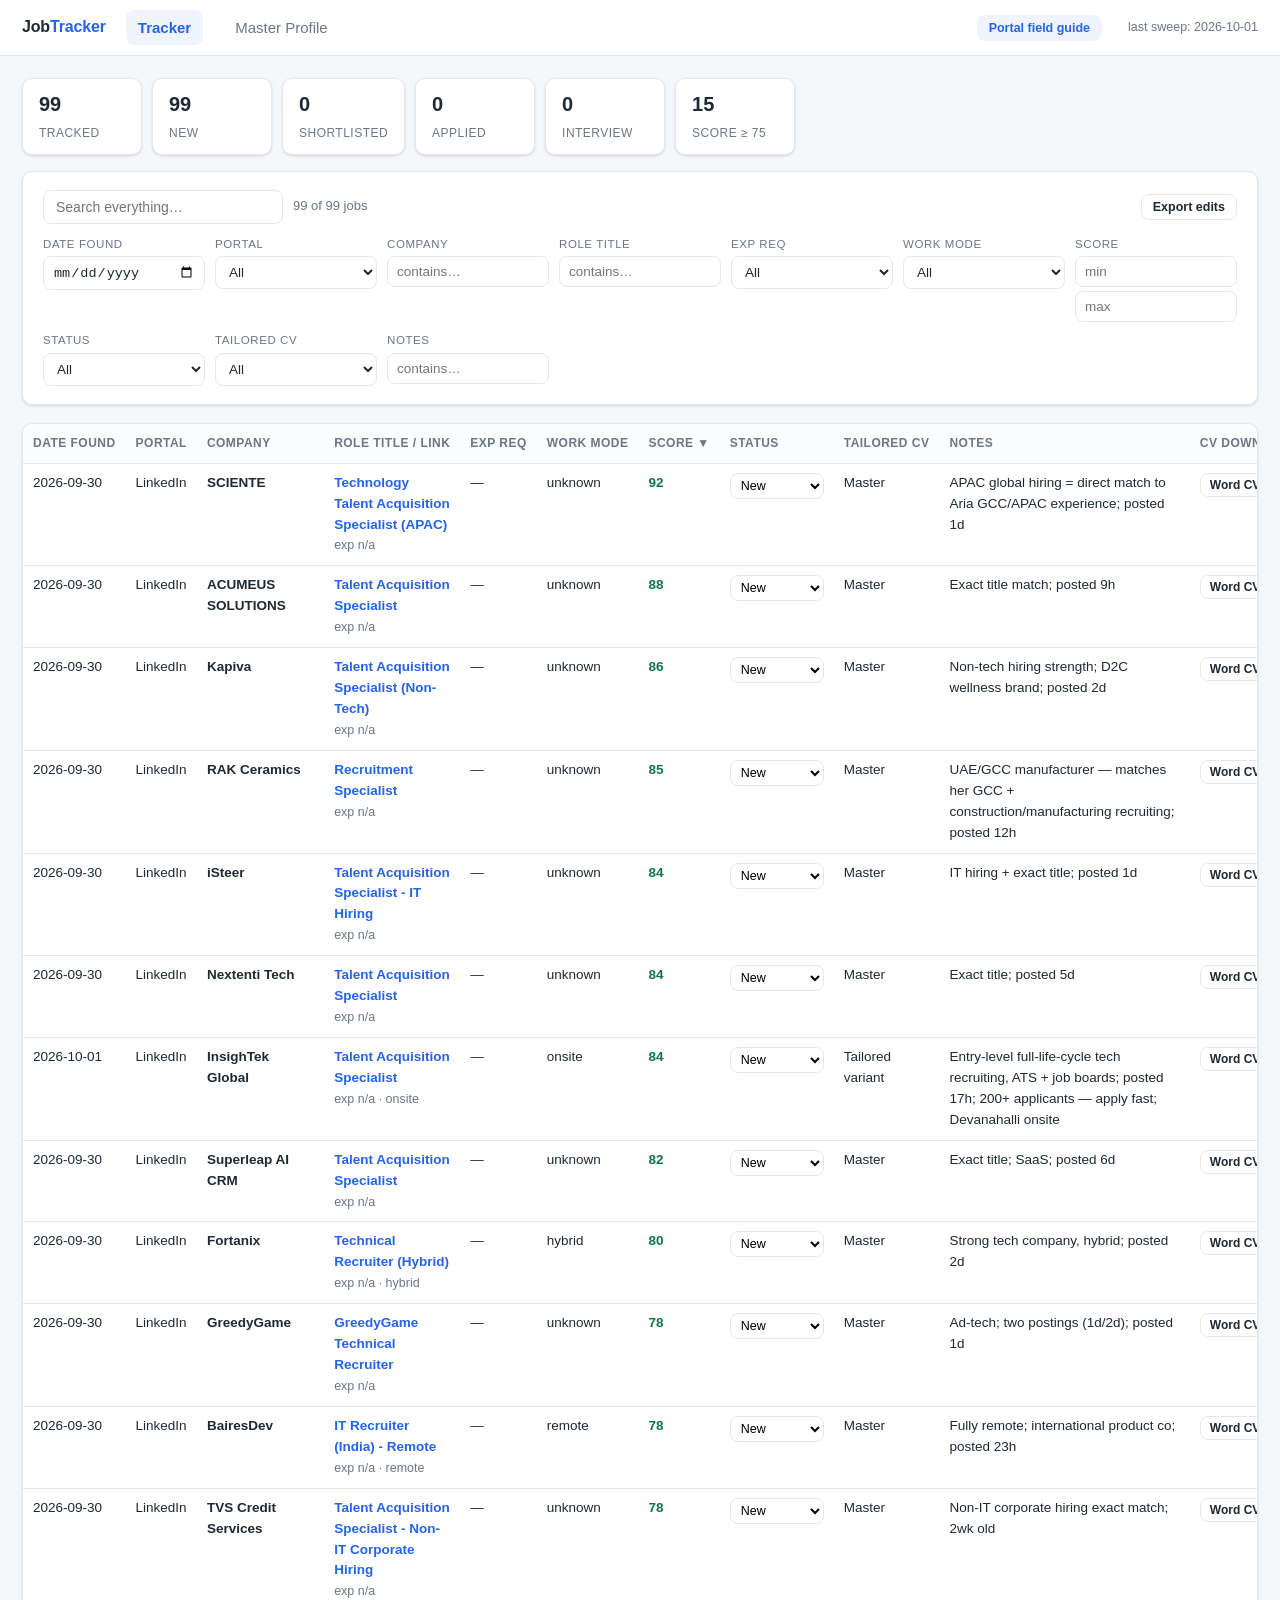
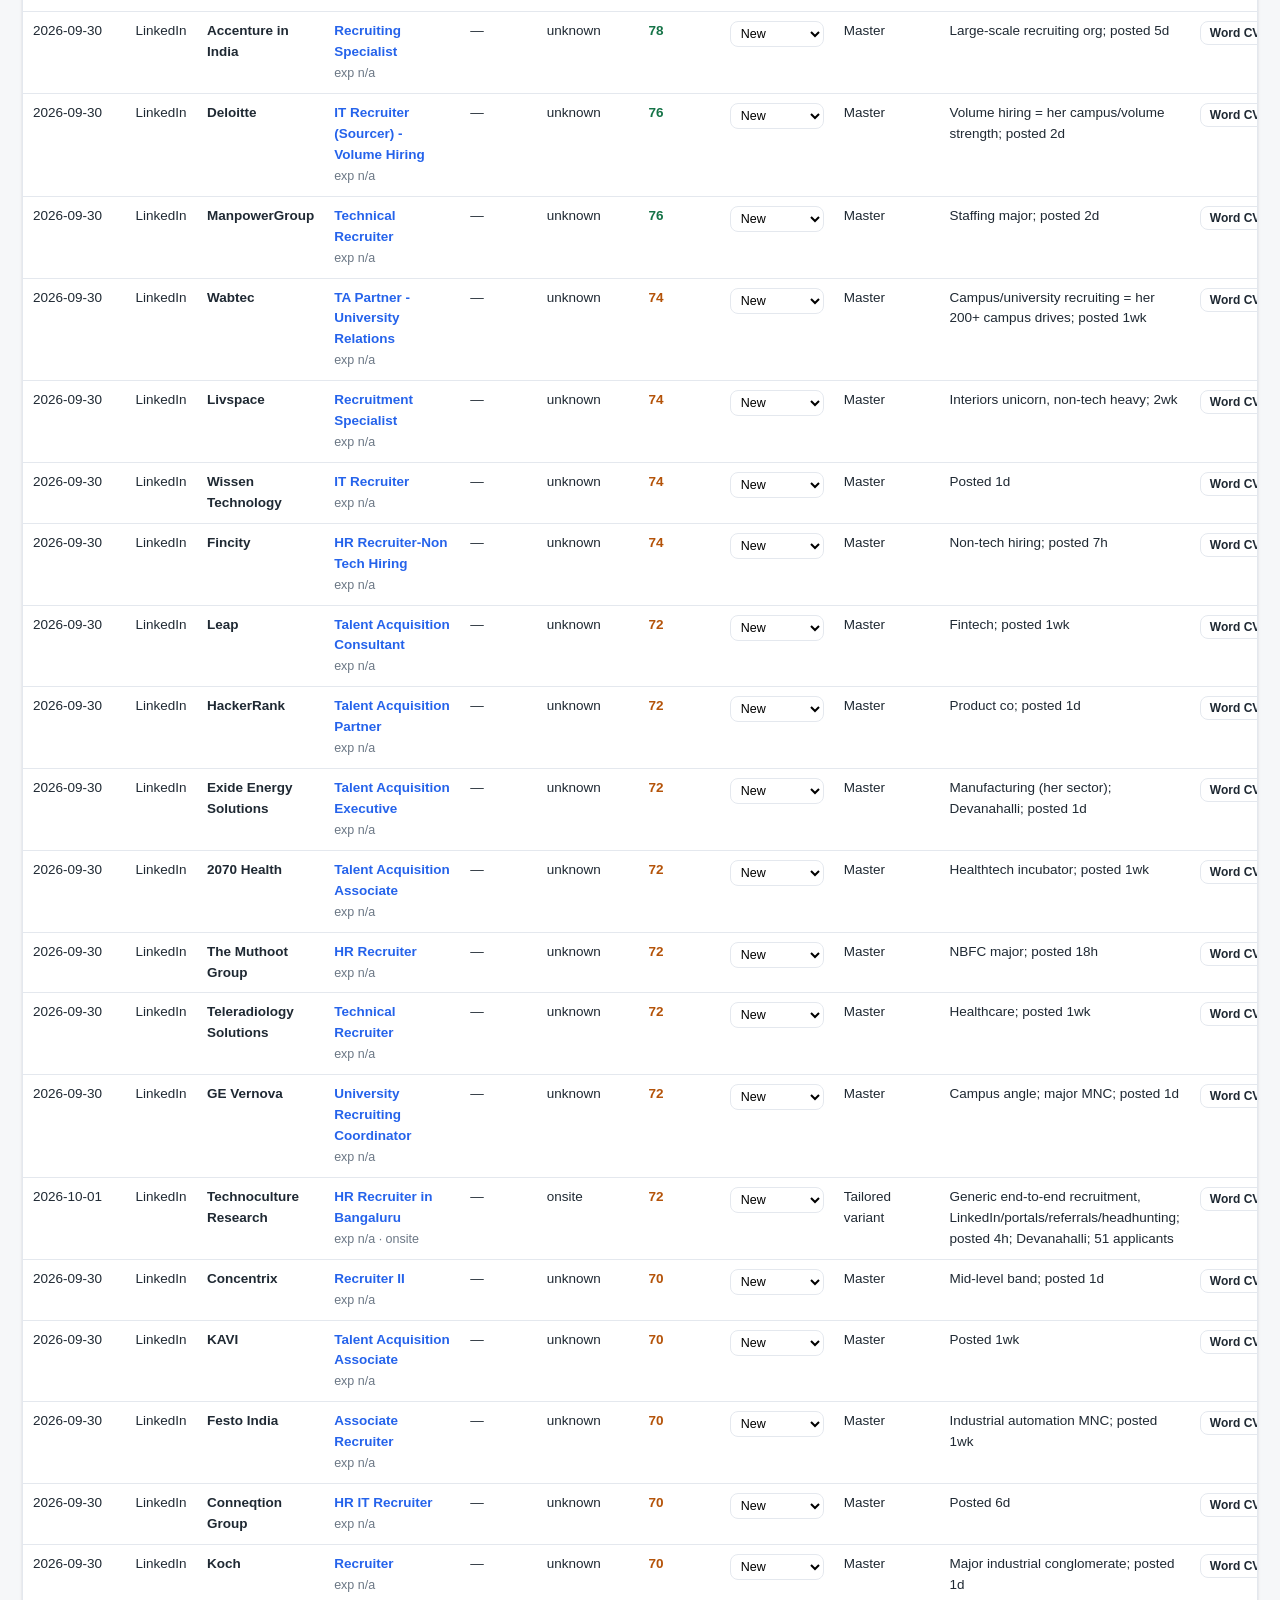
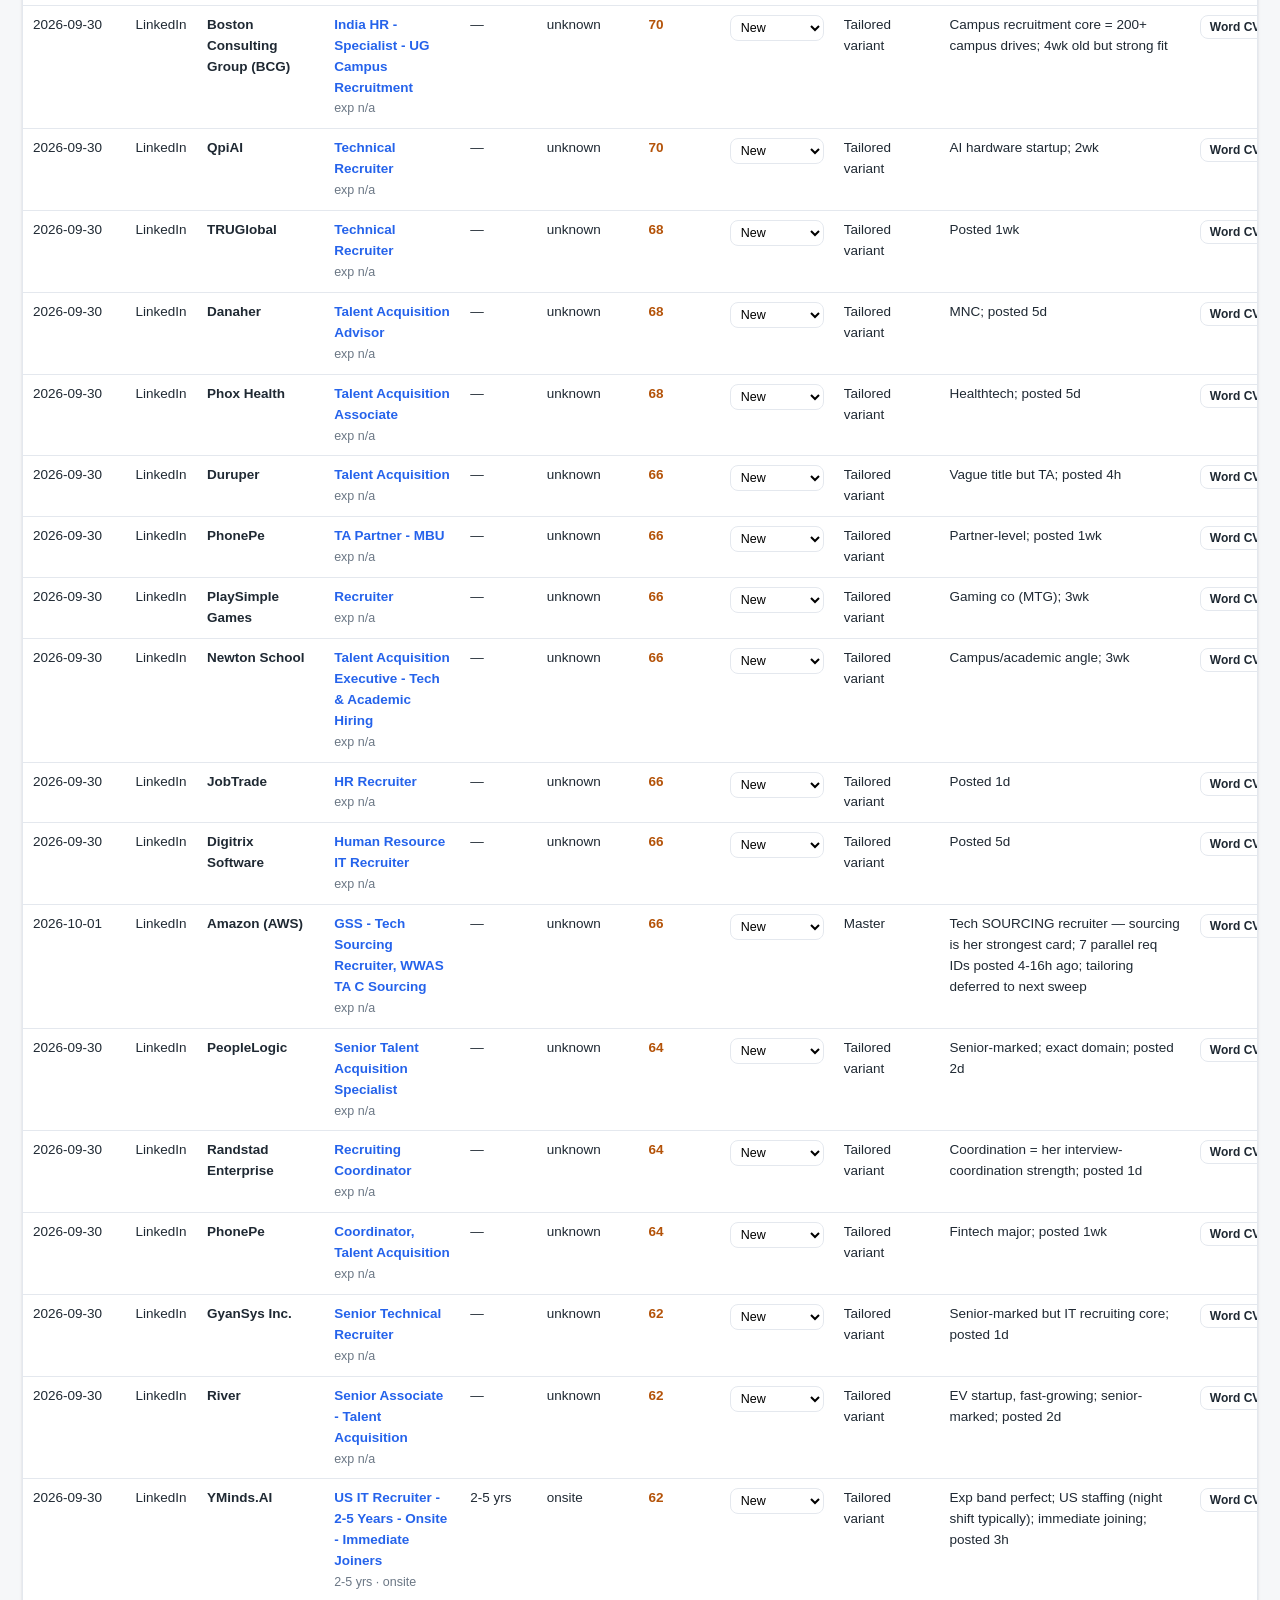
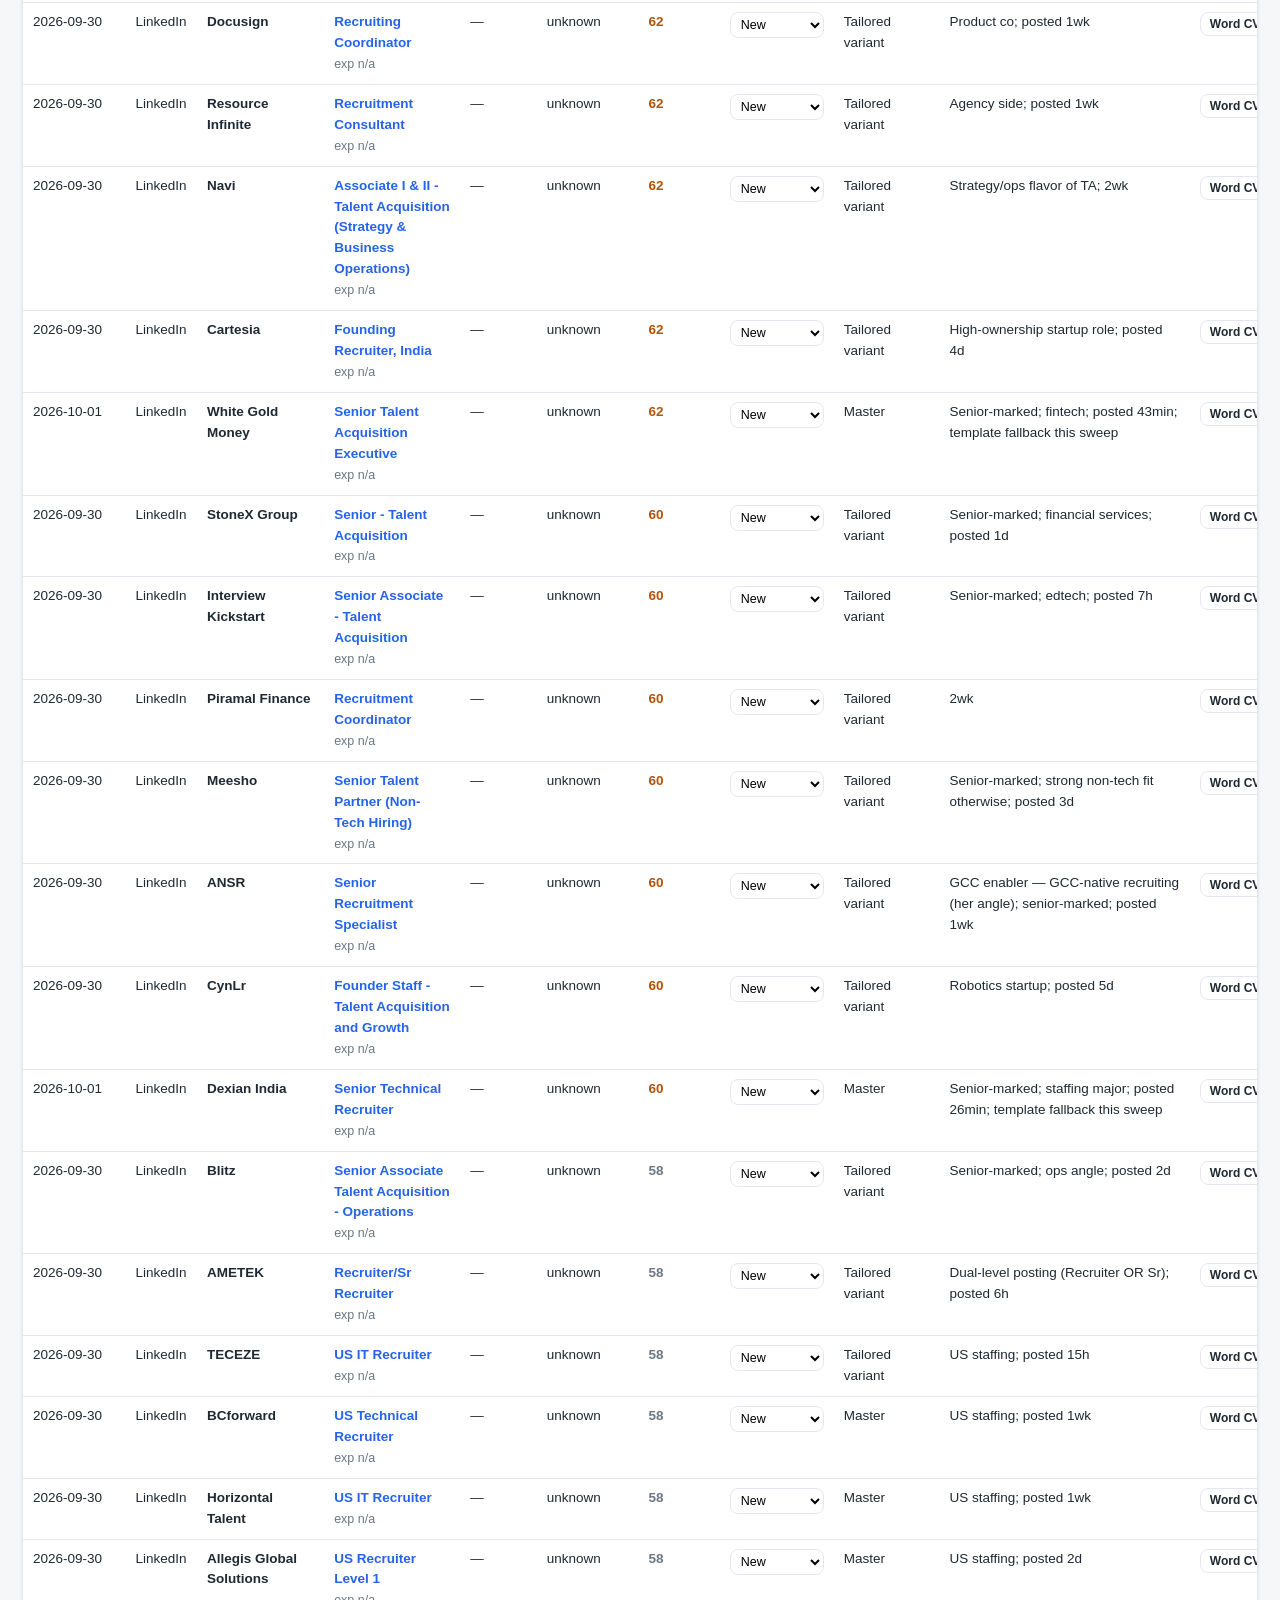
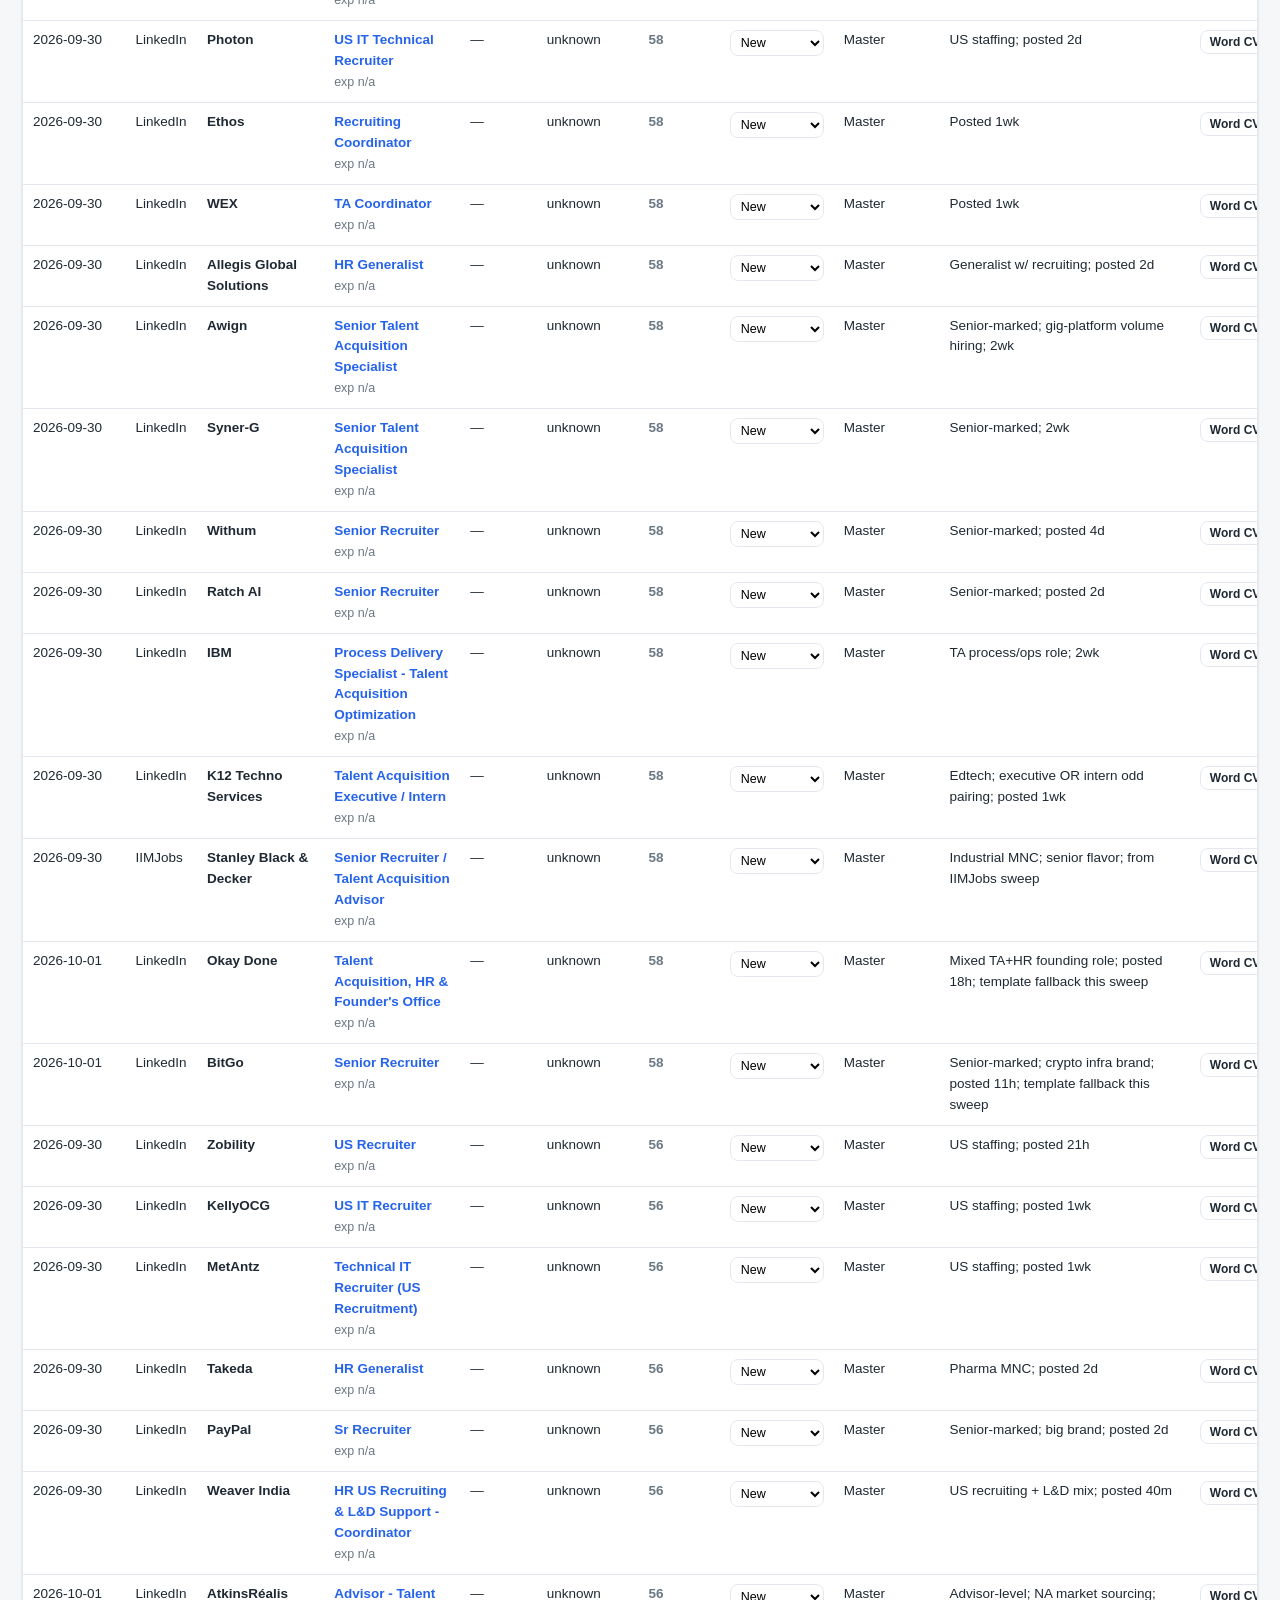
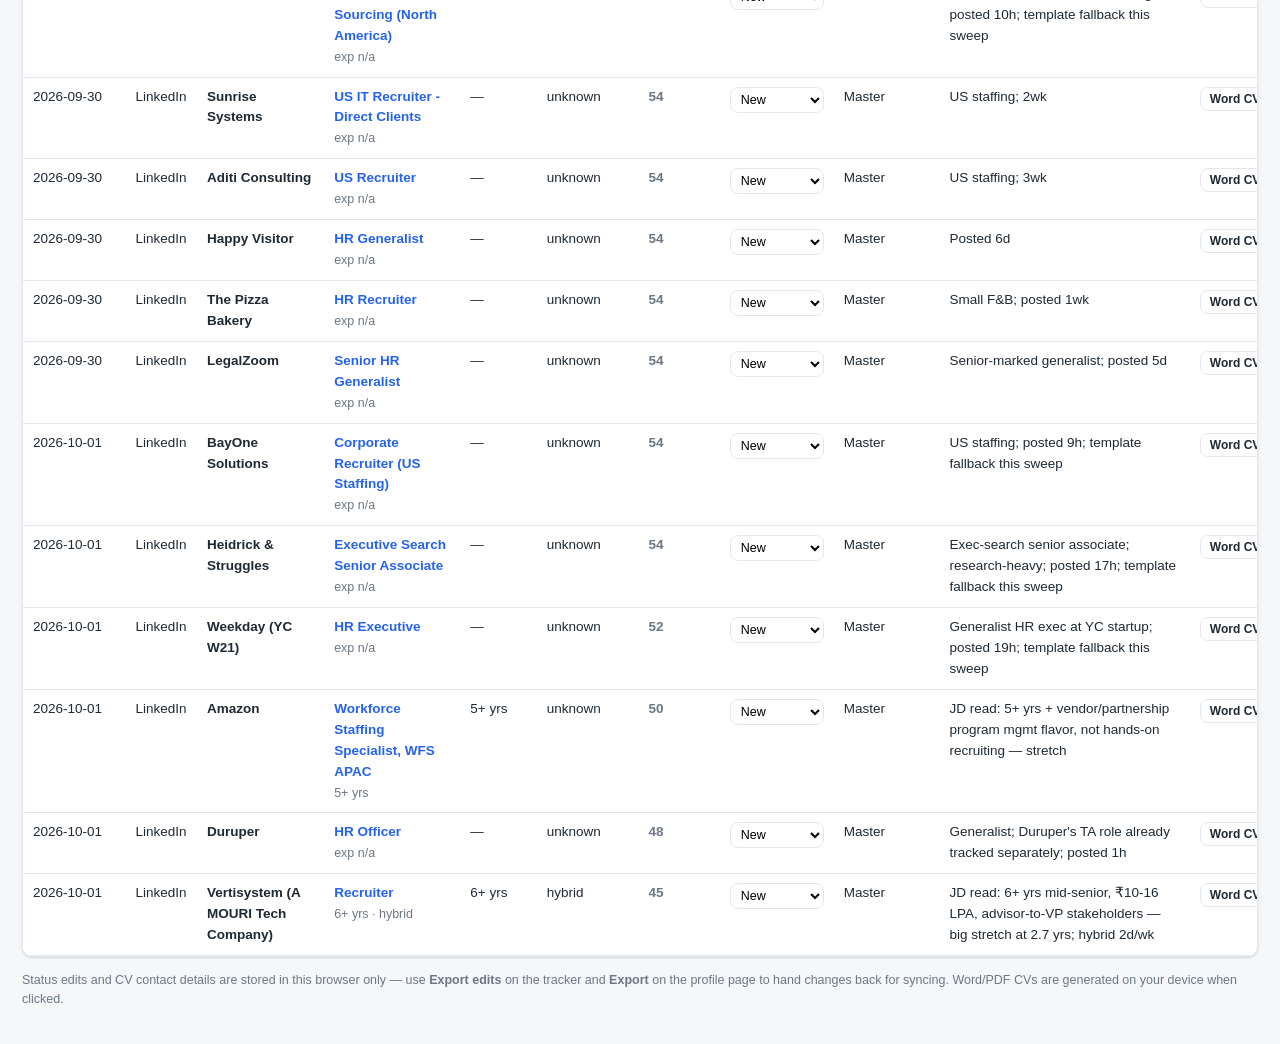
==== commit 8af59c50: "cache-bust asset links (v3) so browsers load the field-guide + variant-aware scripts" ====
--- a/index.html
+++ b/index.html
@@ -4,7 +4,7 @@
   <meta charset="UTF-8">
   <meta name="viewport" content="width=device-width, initial-scale=1">
   <title>Job Search Tracker</title>
-  <link rel="stylesheet" href="assets/style.css">
+  <link rel="stylesheet" href="assets/style.css?v=3">
 </head>
 <body>
   <nav class="nav">
@@ -64,7 +64,7 @@
     </div>
   </div>
 
-  <script src="assets/cv.js"></script>
-  <script src="assets/app.js"></script>
+  <script src="assets/cv.js?v=3"></script>
+  <script src="assets/app.js?v=3"></script>
 </body>
 </html>
